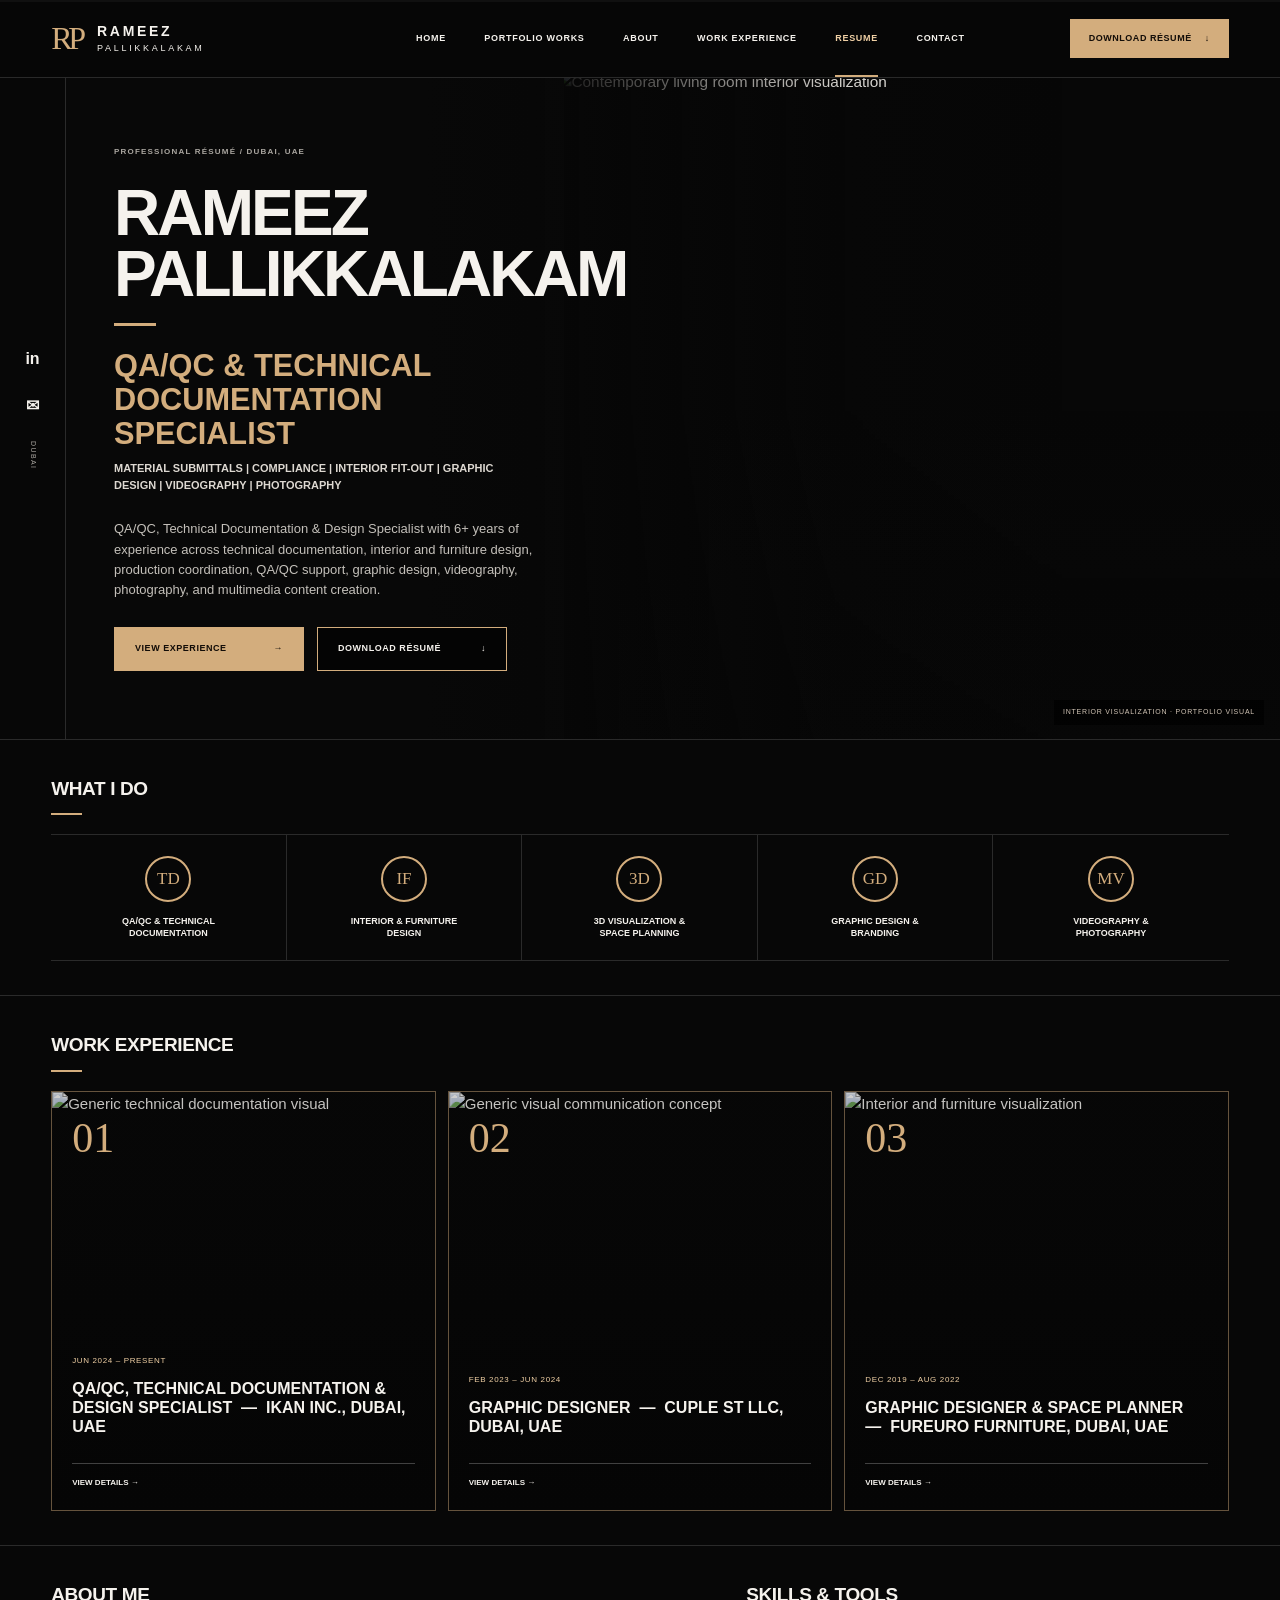
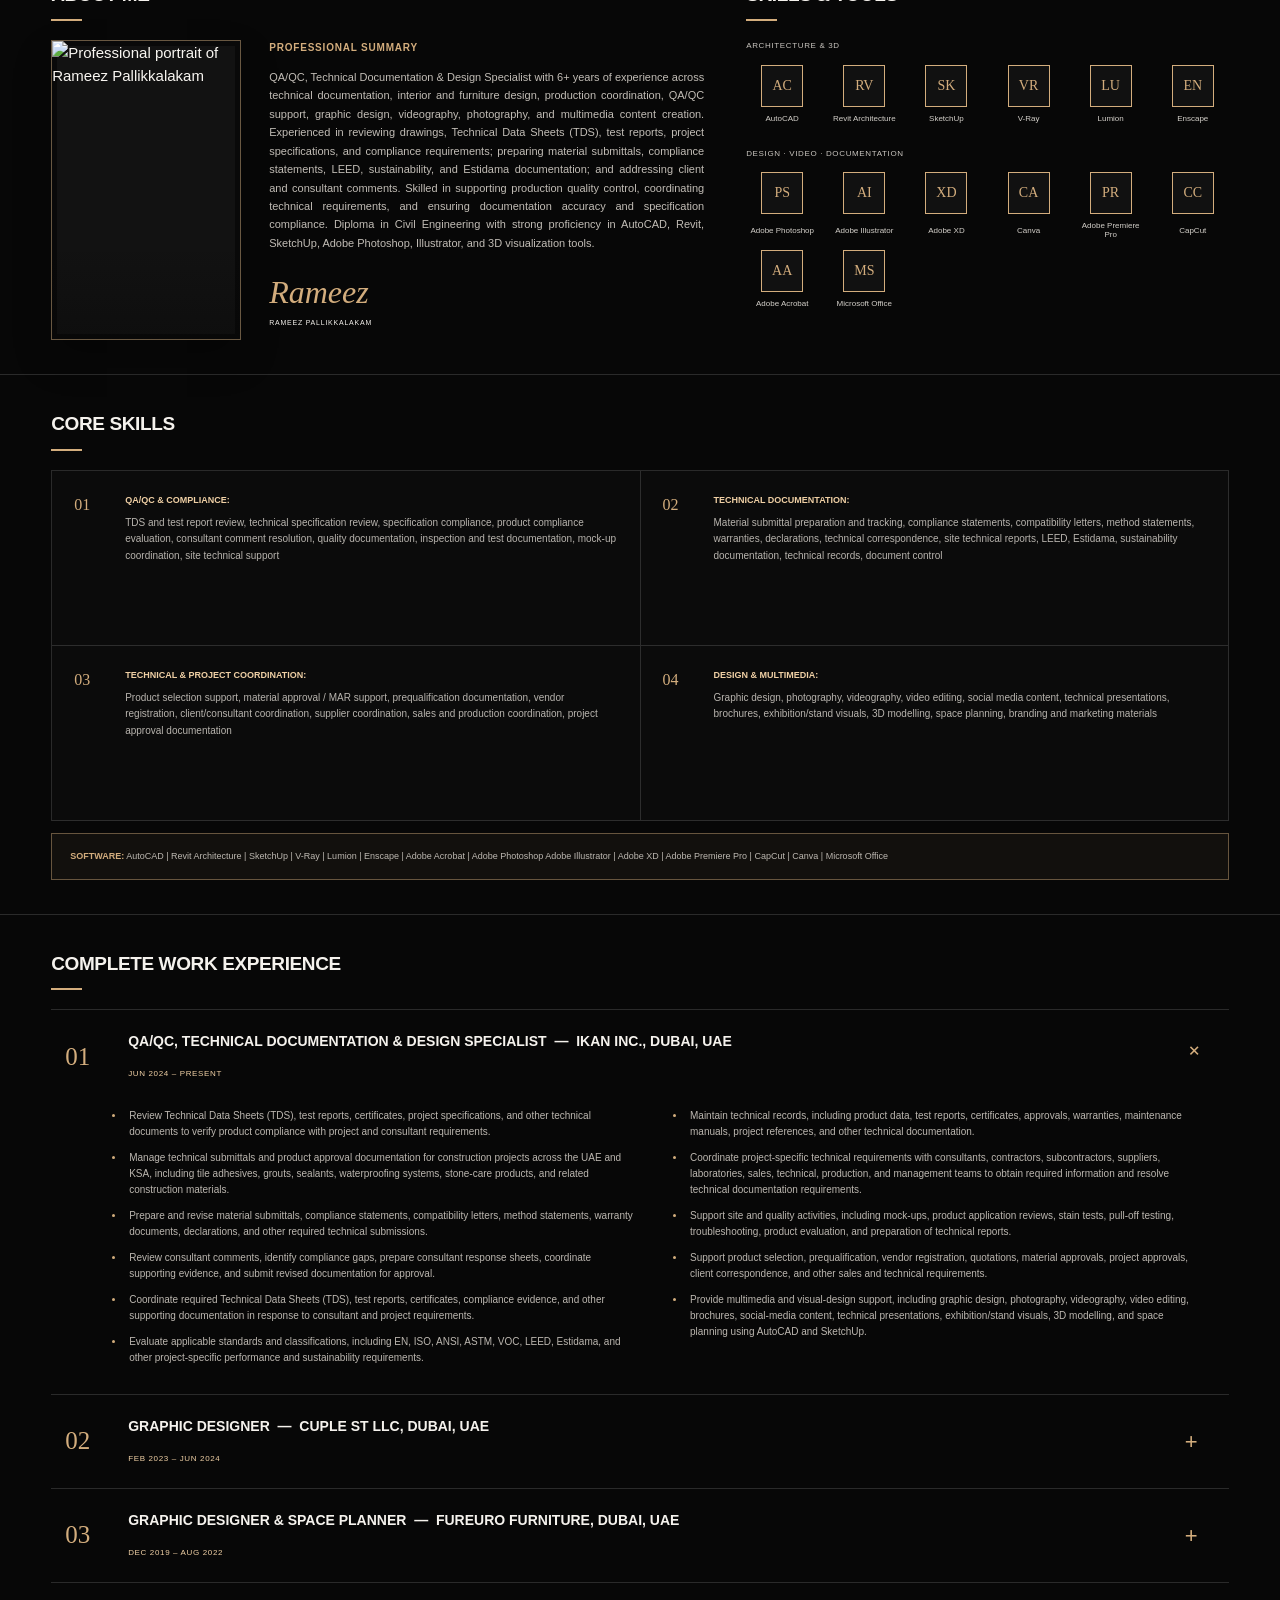
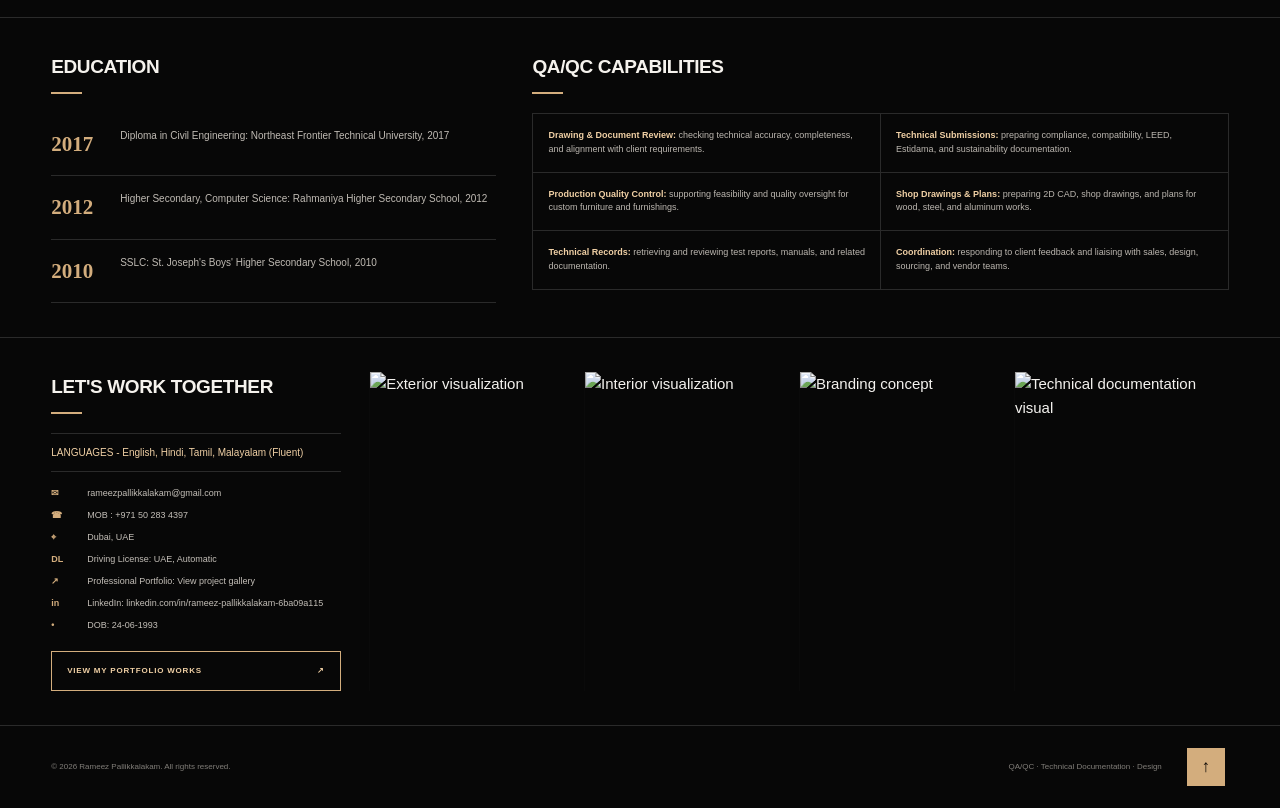
==== resume.html @ 5caa70b6 "Publish new portfolio pages" ====
<!doctype html>
<html lang="en">
<head>
  <meta charset="utf-8">
  <meta name="viewport" content="width=device-width, initial-scale=1">
  <meta name="theme-color" content="#070707">
  <meta name="description" content="Resume and professional profile of Rameez Pallikkalakam, QA/QC & Technical Documentation Specialist.">
  <title>Resume — Rameez Pallikkalakam</title>
  <link rel="stylesheet" href="resume-sample.css?v=2">
  <script src="resume-motion.js?v=2" defer></script>
</head>
<body>
  <div class="reading-progress" aria-hidden="true"><span></span></div>

  <header class="site-header">
    <a class="logo" href="index.html" aria-label="Rameez Pallikkalakam home">
      <span class="logo-mark">RP</span>
      <span class="logo-name"><strong>Rameez</strong><small>Pallikkalakam</small></span>
    </a>
    <button class="menu-toggle" type="button" aria-expanded="false" aria-controls="main-nav" data-menu-toggle>Menu <i></i></button>
    <nav id="main-nav" data-nav>
      <a href="index.html">Home</a>
      <a href="work.html">Portfolio Works</a>
      <a href="#about">About</a>
      <a href="#experience">Work Experience</a>
      <a class="active" href="#resume-details">Resume</a>
      <a href="#contact">Contact</a>
    </nav>
    <a class="header-cta" href="Rameez_Pallikkalakam_Resume.docx" download>Download résumé <span>↓</span></a>
  </header>

  <main id="main">
    <section class="hero" id="home">
      <aside class="social-rail" aria-label="Contact links">
        <a href="https://linkedin.com/in/rameez-pallikkalakam-6ba09a115" aria-label="LinkedIn">in</a>
        <a href="mailto:rameezpallikkalakam@gmail.com" aria-label="Email">✉</a>
        <span>Dubai</span>
      </aside>

      <div class="hero-copy hero-animate">
        <p class="eyebrow">Professional résumé / Dubai, UAE</p>
        <h1>Rameez<br>Pallikkalakam</h1>
        <span class="gold-line"></span>
        <h2>QA/QC &amp; Technical<br>Documentation Specialist</h2>
        <p class="hero-specialisms">Material Submittals | Compliance | Interior Fit-Out | Graphic Design | Videography | Photography</p>
        <p class="hero-summary">QA/QC, Technical Documentation &amp; Design Specialist with 6+ years of experience across technical documentation, interior and furniture design, production coordination, QA/QC support, graphic design, videography, photography, and multimedia content creation.</p>
        <div class="hero-actions">
          <a class="button button-gold" href="#experience">View experience <span>→</span></a>
          <a class="button button-outline" href="Rameez_Pallikkalakam_Resume.docx" download>Download résumé <span>↓</span></a>
        </div>
      </div>

      <div class="hero-image hero-animate" aria-label="Contemporary interior visualization">
        <img src="assets/hero-interior.png" alt="Contemporary living room interior visualization">
        <span>Interior visualization · Portfolio visual</span>
      </div>
    </section>

    <section class="section what-i-do" aria-labelledby="services-title">
      <header class="section-heading reveal"><h2 id="services-title">What I Do</h2><span></span></header>
      <div class="service-grid">
        <article class="service reveal"><i>TD</i><h3>QA/QC &amp; Technical<br>Documentation</h3></article>
        <article class="service reveal"><i>IF</i><h3>Interior &amp; Furniture<br>Design</h3></article>
        <article class="service reveal"><i>3D</i><h3>3D Visualization &amp;<br>Space Planning</h3></article>
        <article class="service reveal"><i>GD</i><h3>Graphic Design &amp;<br>Branding</h3></article>
        <article class="service reveal"><i>MV</i><h3>Videography &amp;<br>Photography</h3></article>
      </div>
    </section>

    <section class="section experience-cards" id="experience" aria-labelledby="experience-cards-title">
      <header class="section-heading reveal"><h2 id="experience-cards-title">WORK EXPERIENCE</h2><span></span></header>
      <div class="work-card-grid">
        <a class="work-card reveal" href="#ikan-role">
          <img src="assets/technical-submittal.png" alt="Generic technical documentation visual">
          <span class="work-no">01</span>
          <div><small>Jun 2024 – Present</small><h3>QA/QC, Technical Documentation &amp; Design Specialist&nbsp; — &nbsp;Ikan Inc., Dubai, UAE</h3><b>View details →</b></div>
        </a>
        <a class="work-card reveal" href="#cuple-role">
          <img src="assets/branding-serein.png" alt="Generic visual communication concept">
          <span class="work-no">02</span>
          <div><small>Feb 2023 – Jun 2024</small><h3>Graphic Designer&nbsp; — &nbsp;Cuple ST LLC, Dubai, UAE</h3><b>View details →</b></div>
        </a>
        <a class="work-card reveal" href="#fureuro-role">
          <img src="assets/hero-interior.png" alt="Interior and furniture visualization">
          <span class="work-no">03</span>
          <div><small>Dec 2019 – Aug 2022</small><h3>Graphic Designer &amp; Space Planner&nbsp; — &nbsp;FurEuro Furniture, Dubai, UAE</h3><b>View details →</b></div>
        </a>
      </div>
    </section>

    <section class="section about-tools" id="about">
      <div class="about-block reveal">
        <header class="section-heading"><h2>About Me</h2><span></span></header>
        <div class="about-inner">
          <div class="portrait-frame">
            <img src="assets/rameez-profile.png" alt="Professional portrait of Rameez Pallikkalakam">
          </div>
          <div>
            <h3>PROFESSIONAL SUMMARY</h3>
            <p>QA/QC, Technical Documentation &amp; Design Specialist with 6+ years of experience across technical documentation, interior and furniture design, production coordination, QA/QC support, graphic design, videography, photography, and multimedia content creation. Experienced in reviewing drawings, Technical Data Sheets (TDS), test reports, project specifications, and compliance requirements; preparing material submittals, compliance statements, LEED, sustainability, and Estidama documentation; and addressing client and consultant comments. Skilled in supporting production quality control, coordinating technical requirements, and ensuring documentation accuracy and specification compliance. Diploma in Civil Engineering with strong proficiency in AutoCAD, Revit, SketchUp, Adobe Photoshop, Illustrator, and 3D visualization tools.</p>
            <span class="signature">Rameez</span>
            <small>RAMEEZ PALLIKKALAKAM</small>
          </div>
        </div>
      </div>

      <div class="tools-block reveal">
        <header class="section-heading"><h2>Skills &amp; Tools</h2><span></span></header>
        <p class="tool-category">Architecture &amp; 3D</p>
        <div class="tool-grid">
          <span><i>AC</i>AutoCAD</span><span><i>RV</i>Revit Architecture</span><span><i>SK</i>SketchUp</span><span><i>VR</i>V-Ray</span><span><i>LU</i>Lumion</span><span><i>EN</i>Enscape</span>
        </div>
        <p class="tool-category">Design · Video · Documentation</p>
        <div class="tool-grid">
          <span><i>PS</i>Adobe Photoshop</span><span><i>AI</i>Adobe Illustrator</span><span><i>XD</i>Adobe XD</span><span><i>CA</i>Canva</span><span><i>PR</i>Adobe Premiere Pro</span><span><i>CC</i>CapCut</span><span><i>AA</i>Adobe Acrobat</span><span><i>MS</i>Microsoft Office</span>
        </div>
      </div>
    </section>

    <section class="section core-skills" aria-labelledby="core-skills-title">
      <header class="section-heading reveal"><h2 id="core-skills-title">CORE SKILLS</h2><span></span></header>
      <div class="skill-card-grid">
        <article class="skill-card reveal"><span>01</span><p><strong>QA/QC &amp; COMPLIANCE:</strong> TDS and test report review, technical specification review, specification compliance, product compliance evaluation, consultant comment resolution, quality documentation, inspection and test documentation, mock-up coordination, site technical support</p></article>
        <article class="skill-card reveal"><span>02</span><p><strong>TECHNICAL DOCUMENTATION:</strong> Material submittal preparation and tracking, compliance statements, compatibility letters, method statements, warranties, declarations, technical correspondence, site technical reports, LEED, Estidama, sustainability documentation, technical records, document control</p></article>
        <article class="skill-card reveal"><span>03</span><p><strong>TECHNICAL &amp; PROJECT COORDINATION:</strong> Product selection support, material approval / MAR support, prequalification documentation, vendor registration, client/consultant coordination, supplier coordination, sales and production coordination, project approval documentation</p></article>
        <article class="skill-card reveal"><span>04</span><p><strong>DESIGN &amp; MULTIMEDIA:</strong> Graphic design, photography, videography, video editing, social media content, technical presentations, brochures, exhibition/stand visuals, 3D modelling, space planning, branding and marketing materials</p></article>
      </div>
      <p class="software-source reveal"><strong>SOFTWARE:</strong> AutoCAD | Revit Architecture | SketchUp | V-Ray | Lumion | Enscape | Adobe Acrobat | Adobe Photoshop Adobe Illustrator | Adobe XD | Adobe Premiere Pro | CapCut | Canva | Microsoft Office</p>
    </section>

    <section class="section resume-details" id="resume-details" aria-labelledby="resume-details-title">
      <header class="section-heading reveal"><h2 id="resume-details-title">Complete Work Experience</h2><span></span></header>
      <div class="job-accordions">
        <details class="job-accordion reveal" id="ikan-role" open>
          <summary><span>01</span><div><h3>QA/QC, Technical Documentation &amp; Design Specialist&nbsp; — &nbsp;Ikan Inc., Dubai, UAE</h3><time>Jun 2024 – Present</time></div><b>+</b></summary>
          <ul>
            <li>Review Technical Data Sheets (TDS), test reports, certificates, project specifications, and other technical documents to verify product compliance with project and consultant requirements.</li>
            <li>Manage technical submittals and product approval documentation for construction projects across the UAE and KSA, including tile adhesives, grouts, sealants, waterproofing systems, stone-care products, and related construction materials.</li>
            <li>Prepare and revise material submittals, compliance statements, compatibility letters, method statements, warranty documents, declarations, and other required technical submissions.</li>
            <li>Review consultant comments, identify compliance gaps, prepare consultant response sheets, coordinate supporting evidence, and submit revised documentation for approval.</li>
            <li>Coordinate required Technical Data Sheets (TDS), test reports, certificates, compliance evidence, and other supporting documentation in response to consultant and project requirements.</li>
            <li>Evaluate applicable standards and classifications, including EN, ISO, ANSI, ASTM, VOC, LEED, Estidama, and other project-specific performance and sustainability requirements.</li>
            <li>Maintain technical records, including product data, test reports, certificates, approvals, warranties, maintenance manuals, project references, and other technical documentation.</li>
            <li>Coordinate project-specific technical requirements with consultants, contractors, subcontractors, suppliers, laboratories, sales, technical, production, and management teams to obtain required information and resolve technical documentation requirements.</li>
            <li>Support site and quality activities, including mock-ups, product application reviews, stain tests, pull-off testing, troubleshooting, product evaluation, and preparation of technical reports.</li>
            <li>Support product selection, prequalification, vendor registration, quotations, material approvals, project approvals, client correspondence, and other sales and technical requirements.</li>
            <li>Provide multimedia and visual-design support, including graphic design, photography, videography, video editing, brochures, social-media content, technical presentations, exhibition/stand visuals, 3D modelling, and space planning using AutoCAD and SketchUp.</li>
          </ul>
        </details>

        <details class="job-accordion reveal" id="cuple-role">
          <summary><span>02</span><div><h3>Graphic Designer&nbsp; — &nbsp;Cuple ST LLC, Dubai, UAE</h3><time>Feb 2023 – Jun 2024</time></div><b>+</b></summary>
          <ul>
            <li>Managed social media content and created engaging visual assets for a women’s fashion brand, aligning designs with seasonal trends and marketing campaigns.</li>
            <li>Designed in-store displays, coordinated product photoshoots, and produced promotional videos and digital content for social media campaigns.</li>
            <li>Developed brand identities, packaging designs, advertisements, and marketing materials while maintaining consistency across print and digital platforms.</li>
            <li>Collaborated with internal teams and external vendors to execute creative projects, maintain brand guidelines, and ensure high-quality visual communication.</li>
          </ul>
        </details>

        <details class="job-accordion reveal" id="fureuro-role">
          <summary><span>03</span><div><h3>Graphic Designer &amp; Space Planner&nbsp; — &nbsp;FurEuro Furniture, Dubai, UAE</h3><time>Dec 2019 – Aug 2022</time></div><b>+</b></summary>
          <ul>
            <li>Produced accurate 2D CAD drawings for wooden, steel, and aluminum works, including custom wardrobes, doors, furniture, and other carpentry elements.</li>
            <li>Prepared detailed shop drawings, space plans, and architectural layouts in line with project requirements and client specifications.</li>
            <li>Developed design concepts, presentations, and marketing materials that balanced aesthetics, functionality, and brand identity.</li>
            <li>Coordinated with sourcing, production, and vendor teams throughout the product lifecycle, supporting material selection, feasibility, quality control, and final delivery.</li>
            <li>Designed high-quality custom furniture and furnishing solutions for interior and exterior spaces, with a focus on luxury, innovation, efficient space utilization, and functionality.</li>
            <li>Conducted drawing, material, production, and quality reviews for custom furniture and joinery works, coordinating revisions with production teams and vendors before final delivery.</li>
          </ul>
        </details>
      </div>
    </section>

    <section class="section education-capabilities">
      <div class="education-block reveal">
        <header class="section-heading"><h2>EDUCATION</h2><span></span></header>
        <article><b>2017</b><p>Diploma in Civil Engineering: Northeast Frontier Technical University, 2017</p></article>
        <article><b>2012</b><p>Higher Secondary, Computer Science: Rahmaniya Higher Secondary School, 2012</p></article>
        <article><b>2010</b><p>SSLC: St. Joseph's Boys' Higher Secondary School, 2010</p></article>
      </div>
      <div class="capability-block reveal">
        <header class="section-heading"><h2>QA/QC CAPABILITIES</h2><span></span></header>
        <div>
          <p><strong>Drawing &amp; Document Review:</strong> checking technical accuracy, completeness, and alignment with client requirements.</p>
          <p><strong>Technical Submissions:</strong> preparing compliance, compatibility, LEED, Estidama, and sustainability documentation.</p>
          <p><strong>Production Quality Control:</strong> supporting feasibility and quality oversight for custom furniture and furnishings.</p>
          <p><strong>Shop Drawings &amp; Plans:</strong> preparing 2D CAD, shop drawings, and plans for wood, steel, and aluminum works.</p>
          <p><strong>Technical Records:</strong> retrieving and reviewing test reports, manuals, and related documentation.</p>
          <p><strong>Coordination:</strong> responding to client feedback and liaising with sales, design, sourcing, and vendor teams.</p>
        </div>
      </div>
    </section>

    <section class="section contact" id="contact">
      <div class="contact-copy reveal">
        <header class="section-heading"><h2>Let's Work Together</h2><span></span></header>
        <p>LANGUAGES - English, Hindi, Tamil, Malayalam (Fluent)</p>
        <ul>
          <li><span>✉</span><a href="mailto:rameezpallikkalakam@gmail.com">rameezpallikkalakam@gmail.com</a></li>
          <li><span>☎</span><a href="tel:+971502834397">MOB : +971 50 283 4397</a></li>
          <li><span>⌖</span>Dubai, UAE</li>
          <li><span>DL</span>Driving License: UAE, Automatic</li>
          <li><span>↗</span><a href="work.html">Professional Portfolio: View project gallery</a></li>
          <li><span>in</span><a href="https://linkedin.com/in/rameez-pallikkalakam-6ba09a115">LinkedIn: linkedin.com/in/rameez-pallikkalakam-6ba09a115</a></li>
          <li><span>•</span>DOB: 24-06-1993</li>
        </ul>
        <a class="contact-portfolio-link" href="work.html">View My Portfolio Works <span>↗</span></a>
      </div>
      <div class="contact-gallery reveal" aria-label="Portfolio visual gallery">
        <img src="assets/exterior-villa.png" alt="Exterior visualization">
        <img src="assets/hero-interior.png" alt="Interior visualization">
        <img src="assets/branding-serein.png" alt="Branding concept">
        <img src="assets/technical-submittal.png" alt="Technical documentation visual">
      </div>
    </section>
  </main>

  <footer class="site-footer">
    <p>© <span data-year></span> Rameez Pallikkalakam. All rights reserved.</p>
    <p>QA/QC · Technical Documentation · Design</p>
    <a href="#main" aria-label="Back to top">↑</a>
  </footer>
</body>
</html>
---- resume-sample.css ----
:root {
  --bg: #070707;
  --panel: #0d0d0d;
  --panel-2: #141210;
  --gold: #d3ad7d;
  --gold-2: #f0d0a5;
  --white: #f5f2ed;
  --muted: #aaa6a0;
  --line: rgba(255,255,255,.14);
  --serif: Georgia, "Times New Roman", serif;
  --sans: "Segoe UI", Arial, sans-serif;
  --max: 1460px;
  --pad: clamp(22px,4vw,62px);
  --header: 78px;
}

* { box-sizing: border-box; }
html { scroll-behavior: smooth; scroll-padding-top: calc(var(--header) + 12px); }
body { margin: 0; overflow-x: hidden; background: var(--bg); color: var(--white); font-family: var(--sans); font-size: 15px; line-height: 1.55; }
body.menu-open { overflow: hidden; }
a { color: inherit; }
img { display: block; max-width: 100%; }
h1,h2,h3,p { margin-top: 0; }
button { color: inherit; font: inherit; }
::selection { background: var(--gold); color: #090705; }

.reading-progress { position: fixed; z-index: 1000; inset: 0 0 auto; height: 2px; background: rgba(255,255,255,.04); }
.reading-progress span { width: 100%; height: 100%; display: block; background: var(--gold); transform: scaleX(0); transform-origin: left; }

.site-header { position: sticky; z-index: 100; top: 0; height: var(--header); display: grid; grid-template-columns: 260px 1fr auto; align-items: center; gap: 24px; padding: 0 var(--pad); border-bottom: 1px solid var(--line); background: rgba(7,7,7,.97); backdrop-filter: blur(14px); }
.logo { display: inline-flex; align-items: center; gap: 15px; text-decoration: none; }
.logo-mark { color: var(--gold); font-family: var(--serif); font-size: 32px; letter-spacing: -.13em; }
.logo-name { display: grid; line-height: 1; text-transform: uppercase; letter-spacing: .18em; }
.logo-name strong { font-size: 14px; }.logo-name small { margin-top: 6px; font-size: 9px; }
.site-header nav { height: 100%; display: flex; justify-content: center; align-items: center; gap: clamp(24px,3vw,54px); }
.site-header nav a { position: relative; height: 100%; display: inline-flex; align-items: center; text-decoration: none; text-transform: uppercase; font-size: 9px; font-weight: 700; letter-spacing: .08em; }
.site-header nav a::after { content: ""; position: absolute; left: 0; right: 100%; bottom: 0; height: 2px; background: var(--gold); transition: right .25s; }
.site-header nav a:hover::after,.site-header nav a.active::after { right: 0; }
.site-header nav a.active { color: var(--gold-2); }
.header-cta { padding: 12px 18px; border: 1px solid var(--gold); background: var(--gold); color: #130d08; text-decoration: none; text-transform: uppercase; font-size: 9px; font-weight: 800; letter-spacing: .06em; }
.header-cta span { margin-left: 10px; }
.menu-toggle { display: none; border: 0; background: transparent; text-transform: uppercase; font-size: 9px; letter-spacing: .1em; }

.hero { position: relative; min-height: 620px; display: grid; grid-template-columns: 66px minmax(430px,.82fr) 1.18fr; border-bottom: 1px solid var(--line); }
.social-rail { display: flex; flex-direction: column; align-items: center; justify-content: center; gap: 22px; border-right: 1px solid var(--line); }
.social-rail a { text-decoration: none; font-size: 16px; font-weight: 800; }.social-rail span { color: var(--muted); font-size: 7px; letter-spacing: .2em; text-transform: uppercase; writing-mode: vertical-rl; }
.hero-copy { position: relative; z-index: 2; display: flex; flex-direction: column; justify-content: center; padding: 68px 26px 68px 48px; background: linear-gradient(90deg,#080808 0%,#080808 72%,rgba(8,8,8,.84) 100%); }
.eyebrow { margin-bottom: 25px; color: var(--muted); font-size: 8px; font-weight: 700; letter-spacing: .15em; text-transform: uppercase; }
.hero h1 { margin-bottom: 18px; font-size: clamp(48px,5vw,79px); line-height: .95; letter-spacing: -.045em; text-transform: uppercase; }
.gold-line { width: 42px; height: 3px; margin-bottom: 23px; background: var(--gold); }
.hero h2 { margin-bottom: 10px; color: var(--gold); font-size: clamp(22px,2.4vw,35px); font-weight: 600; line-height: 1.1; text-transform: uppercase; }
.hero-specialisms { max-width: 690px; margin-bottom: 25px; color: #ddd8d1; font-size: 11px; font-weight: 600; text-transform: uppercase; }
.hero-summary { max-width: 610px; margin-bottom: 27px; color: #c4c0ba; font-size: 13px; }
.hero-actions { display: flex; flex-wrap: wrap; gap: 13px; }
.button { min-width: 190px; display: inline-flex; justify-content: space-between; align-items: center; padding: 14px 20px; border: 1px solid var(--gold); text-decoration: none; text-transform: uppercase; font-size: 9px; font-weight: 800; letter-spacing: .06em; transition: transform .25s,background .25s,color .25s; }
.button:hover { transform: translateY(-2px); }.button-gold { background: var(--gold); color: #120c07; }.button-outline { background: rgba(0,0,0,.45); }
.hero-image { position: relative; overflow: hidden; min-width: 0; }
.hero-image::after { content: ""; position: absolute; inset: 0; background: linear-gradient(90deg,rgba(7,7,7,.9) 0%,rgba(7,7,7,.15) 38%,transparent 70%),linear-gradient(0deg,rgba(7,7,7,.28),transparent 50%); }
.hero-image img { width: 100%; height: 100%; object-fit: cover; }
.hero-image > span { position: absolute; z-index: 2; right: 16px; bottom: 14px; padding: 7px 9px; background: rgba(0,0,0,.72); color: #d3c6b7; font-size: 7px; letter-spacing: .11em; text-transform: uppercase; }

.section { max-width: var(--max); margin: 0 auto; padding: 34px var(--pad); border-bottom: 1px solid var(--line); }
.section-heading { margin-bottom: 19px; }
.section-heading h2 { margin-bottom: 10px; font-size: 19px; font-weight: 700; letter-spacing: -.02em; text-transform: uppercase; }
.section-heading > span { display: block; width: 31px; height: 2px; background: var(--gold); }
.service-grid { display: grid; grid-template-columns: repeat(5,1fr); border-top: 1px solid var(--line); border-bottom: 1px solid var(--line); }
.service { min-height: 125px; display: grid; place-items: center; align-content: center; padding: 18px 13px; border-right: 1px solid var(--line); text-align: center; }
.service:last-child { border-right: 0; }
.service i { width: 46px; height: 46px; display: grid; place-items: center; margin-bottom: 13px; border: 2px solid var(--gold); border-radius: 50%; color: var(--gold); font-family: var(--serif); font-size: 17px; font-style: normal; }
.service h3 { margin: 0; font-size: 9px; line-height: 1.35; text-transform: uppercase; }

.work-card-grid { display: grid; grid-template-columns: repeat(3,1fr); gap: 12px; }
.work-card { position: relative; min-height: 420px; overflow: hidden; border: 1px solid rgba(211,173,125,.46); text-decoration: none; }
.work-card::after { content: ""; position: absolute; inset: 0; background: linear-gradient(0deg,rgba(5,5,5,.98) 0%,rgba(5,5,5,.54) 45%,rgba(5,5,5,.2) 75%); }
.work-card img { width: 100%; height: 100%; object-fit: cover; filter: saturate(.65); transition: transform .55s,filter .35s; }
.work-card:hover img { transform: scale(1.045); filter: saturate(.95); }
.work-no { position: absolute; z-index: 2; left: 20px; top: 14px; color: var(--gold); font-family: var(--serif); font-size: 42px; }
.work-card > div { position: absolute; z-index: 2; inset: auto 20px 20px; }
.work-card small { color: var(--gold-2); font-size: 8px; letter-spacing: .08em; text-transform: uppercase; }
.work-card h3 { margin: 10px 0 27px; font-size: 16px; line-height: 1.2; text-transform: uppercase; }
.work-card b { display: flex; justify-content: space-between; padding-top: 13px; border-top: 1px solid rgba(255,255,255,.24); font-size: 8px; text-transform: uppercase; }

.about-tools { display: grid; grid-template-columns: minmax(0,1.15fr) minmax(420px,.85fr); gap: 42px; align-items: start; }
.about-block,.tools-block { min-width: 0; }
.about-inner { display: grid; grid-template-columns: 190px minmax(0,1fr); gap: 28px; align-items: start; }
.portrait-frame { position: relative; min-height: 300px; overflow: hidden; border: 1px solid rgba(211,173,125,.45); background: #121212; box-shadow: inset 0 0 0 5px #090909,0 18px 36px rgba(0,0,0,.24); }
.portrait-frame::after { content: ""; position: absolute; inset: 0; pointer-events: none; background: linear-gradient(180deg,transparent 68%,rgba(6,6,6,.32)); }
.portrait-frame img { width: 100%; height: 100%; display: block; object-fit: cover; object-position: 50% 36%; filter: contrast(1.03) saturate(.88); }
.about-inner > div:last-child { min-width: 0; display: flex; flex-direction: column; align-items: flex-start; }
.about-inner h3 { margin: 0 0 12px; color: var(--gold); font-size: 10px; letter-spacing: .08em; }
.about-inner p { margin: 0; color: #c2bdb6; font-size: 11px; line-height: 1.68; text-align: justify; text-align-last: left; text-justify: inter-word; hyphens: auto; }
.signature { display: block; margin-top: 16px; color: var(--gold); font-family: var(--serif); font-size: 32px; font-style: italic; }.about-inner div > small { font-size: 7px; letter-spacing: .11em; }
.tool-category { margin: 0 0 12px; color: #c9c5bf; font-size: 8px; letter-spacing: .08em; text-transform: uppercase; }
.tool-grid { display: grid; grid-template-columns: repeat(6,1fr); gap: 10px; margin-bottom: 25px; }
.tool-grid span { display: grid; justify-items: center; gap: 7px; color: #d4d0ca; text-align: center; font-size: 8px; line-height: 1.15; }
.tool-grid i { width: 42px; height: 42px; display: grid; place-items: center; border: 1px solid var(--gold); color: var(--gold); background: #111; font-family: var(--serif); font-size: 14px; font-style: normal; }

.skill-card-grid { display: grid; grid-template-columns: repeat(2,1fr); border-top: 1px solid var(--line); border-left: 1px solid var(--line); }
.skill-card { min-height: 175px; display: grid; grid-template-columns: 35px 1fr; gap: 16px; padding: 22px; border-right: 1px solid var(--line); border-bottom: 1px solid var(--line); background: #0b0b0b; }
.skill-card > span { color: var(--gold); font-family: var(--serif); font-size: 16px; }.skill-card p { margin: 0; color: #b8b4ae; font-size: 10px; line-height: 1.62; }.skill-card strong { display: block; margin-bottom: 8px; color: var(--gold-2); font-size: 9px; }
.software-source { margin: 12px 0 0; padding: 15px 18px; border: 1px solid rgba(211,173,125,.44); background: rgba(211,173,125,.05); color: #bdb8b1; font-size: 9px; line-height: 1.7; }.software-source strong { color: var(--gold); }

.job-accordions { border-top: 1px solid var(--line); }
.job-accordion { border-bottom: 1px solid var(--line); }
.job-accordion summary { display: grid; grid-template-columns: 45px 1fr 30px; gap: 18px; align-items: center; padding: 21px 14px; cursor: pointer; list-style: none; }
.job-accordion summary::-webkit-details-marker { display: none; }
.job-accordion summary > span { color: var(--gold); font-family: var(--serif); font-size: 25px; }
.job-accordion h3 { margin: 0 0 6px; font-size: 14px; text-transform: uppercase; }.job-accordion time { color: var(--gold-2); font-size: 8px; letter-spacing: .08em; text-transform: uppercase; }
.job-accordion summary > b { color: var(--gold); font-size: 22px; font-weight: 300; transition: transform .25s; }.job-accordion[open] summary > b { transform: rotate(45deg); }
.job-accordion ul { columns: 2; column-gap: 48px; margin: 0; padding: 5px 30px 28px 74px; }
.job-accordion li { break-inside: avoid; margin-bottom: 10px; padding-left: 4px; color: #bcb7b0; font-size: 10px; line-height: 1.6; }.job-accordion li::marker { color: var(--gold); }

.education-capabilities { display: grid; grid-template-columns: .78fr 1.22fr; gap: 36px; }
.education-block article { display: grid; grid-template-columns: 55px 1fr; gap: 14px; padding: 15px 0; border-bottom: 1px solid var(--line); }.education-block b { color: var(--gold); font-family: var(--serif); font-size: 21px; }.education-block p { margin: 0; color: #c0bbb4; font-size: 10px; }
.capability-block > div { display: grid; grid-template-columns: 1fr 1fr; border-top: 1px solid var(--line); border-left: 1px solid var(--line); }.capability-block p { margin: 0; padding: 15px; border-right: 1px solid var(--line); border-bottom: 1px solid var(--line); color: #bcb7b0; font-size: 9px; }.capability-block strong { color: var(--gold-2); }

.contact { display: grid; grid-template-columns: 290px 1fr; gap: 28px; }
.contact-copy > p { padding: 11px 0; border-top: 1px solid var(--line); border-bottom: 1px solid var(--line); color: var(--gold-2); font-size: 10px; }
.contact-copy ul { margin: 15px 0 0; padding: 0; list-style: none; }.contact-copy li { display: grid; grid-template-columns: 28px 1fr; gap: 8px; margin-bottom: 8px; color: #c4bfb8; font-size: 9px; overflow-wrap: anywhere; }.contact-copy li > span { color: var(--gold); font-weight: 700; }.contact-copy a { text-decoration: none; }
.contact-copy .contact-portfolio-link { display: flex; justify-content: space-between; align-items: center; margin-top: 18px; padding: 13px 15px; border: 1px solid var(--gold); color: var(--gold-2); font-size: 8px; font-weight: 800; letter-spacing: .1em; text-transform: uppercase; transition: background .25s,color .25s; }
.contact-copy .contact-portfolio-link:hover { background: var(--gold); color: #100b07; }
.contact-gallery { display: grid; grid-template-columns: repeat(4,1fr); min-height: 230px; }.contact-gallery img { width: 100%; height: 100%; object-fit: cover; filter: saturate(.68); border-left: 1px solid #0a0a0a; transition: filter .3s,transform .4s; }.contact-gallery img:hover { filter: saturate(1); transform: scale(1.02); position: relative; z-index: 2; }
.site-footer { max-width: var(--max); display: grid; grid-template-columns: 1fr auto 42px; align-items: center; gap: 25px; margin: 0 auto; padding: 22px var(--pad); color: #817e79; font-size: 8px; }.site-footer p { margin: 0; }.site-footer a { width: 38px; height: 38px; display: grid; place-items: center; background: var(--gold); color: #100b07; text-decoration: none; font-size: 17px; }

/* Motion */
.motion-ready .reveal { opacity: 0; transform: translateY(26px); transition: opacity .65s var(--delay,0ms) ease,transform .7s var(--delay,0ms) cubic-bezier(.2,.72,.2,1); }
.motion-ready .reveal.visible { opacity: 1; transform: none; }
.motion-ready .hero-animate { opacity: 0; transform: translateY(20px); transition: opacity .8s ease,transform .8s cubic-bezier(.2,.72,.2,1); }.motion-ready.page-ready .hero-animate { opacity: 1; transform: none; }.motion-ready .hero-image { transition-delay: .18s; }

@media (max-width: 1100px) {
  .site-header { grid-template-columns: 200px 1fr auto; }.site-header nav { gap: 24px; }.header-cta { padding: 11px; }
  .hero { grid-template-columns: 54px minmax(390px,.9fr) 1.1fr; }.hero-copy { padding-left: 32px; }
  .tool-grid { grid-template-columns: repeat(4,1fr); }
}
@media (max-width: 860px) {
  :root { --header: 70px; }
  .site-header { grid-template-columns: 1fr auto; }.menu-toggle { display: inline-flex; align-items: center; gap: 9px; }.menu-toggle i { width: 18px; height: 1px; background: currentColor; box-shadow: 0 5px currentColor; }
  .site-header nav { position: fixed; inset: var(--header) 0 0; display: none; align-content: start; justify-items: start; padding: 35px var(--pad); background: #080808; }.site-header nav.open { display: grid; }.site-header nav a { height: auto; padding: 10px 0; font-size: 25px; }.header-cta { display: none; }
  .hero { grid-template-columns: 46px 1fr; }.hero-copy { grid-column: 2; grid-row: 1; padding: 60px 30px; }.hero-image { grid-column: 2; min-height: 440px; }.social-rail { grid-row: 1 / 3; }
  .service-grid { grid-template-columns: repeat(2,1fr); }.service:nth-child(2n) { border-right: 0; }.service:last-child { grid-column: 1/-1; border-top: 1px solid var(--line); }
  .work-card-grid { grid-template-columns: 1fr; }.work-card { min-height: 360px; }
  .about-tools,.education-capabilities { grid-template-columns: 1fr; }
  .contact { grid-template-columns: 1fr; }.contact-gallery { min-height: 280px; }
}
@media (max-width: 560px) {
  :root { --pad: 18px; }.logo-name strong { font-size: 12px; }.logo-name small { font-size: 8px; }
  .hero { grid-template-columns: 1fr; }.social-rail { display: none; }.hero-copy,.hero-image { grid-column: 1; }.hero-copy { padding: 52px 20px; }.hero h1 { font-size: 48px; }.hero-image { min-height: 320px; }.button { width: 100%; }
  .section { padding-top: 30px; padding-bottom: 30px; }
  .service-grid,.skill-card-grid { grid-template-columns: 1fr; }.service { border-right: 0; border-bottom: 1px solid var(--line); }.service:last-child { grid-column: auto; }
  .about-inner { grid-template-columns: 1fr; }.portrait-frame { min-height: 360px; }.tool-grid { grid-template-columns: repeat(3,1fr); }
  .job-accordion summary { grid-template-columns: 32px 1fr 20px; gap: 10px; padding-left: 5px; padding-right: 5px; }.job-accordion h3 { font-size: 11px; }.job-accordion ul { columns: 1; padding-left: 39px; padding-right: 8px; }
  .capability-block > div { grid-template-columns: 1fr; }.contact-gallery { grid-template-columns: 1fr 1fr; }.contact-gallery img { min-height: 150px; }
  .site-footer { grid-template-columns: 1fr 38px; }.site-footer p:nth-child(2) { display: none; }
}
@media (prefers-reduced-motion: reduce) { html { scroll-behavior: auto; }.motion-ready .reveal,.motion-ready .hero-animate { opacity: 1; transform: none; transition: none; } }
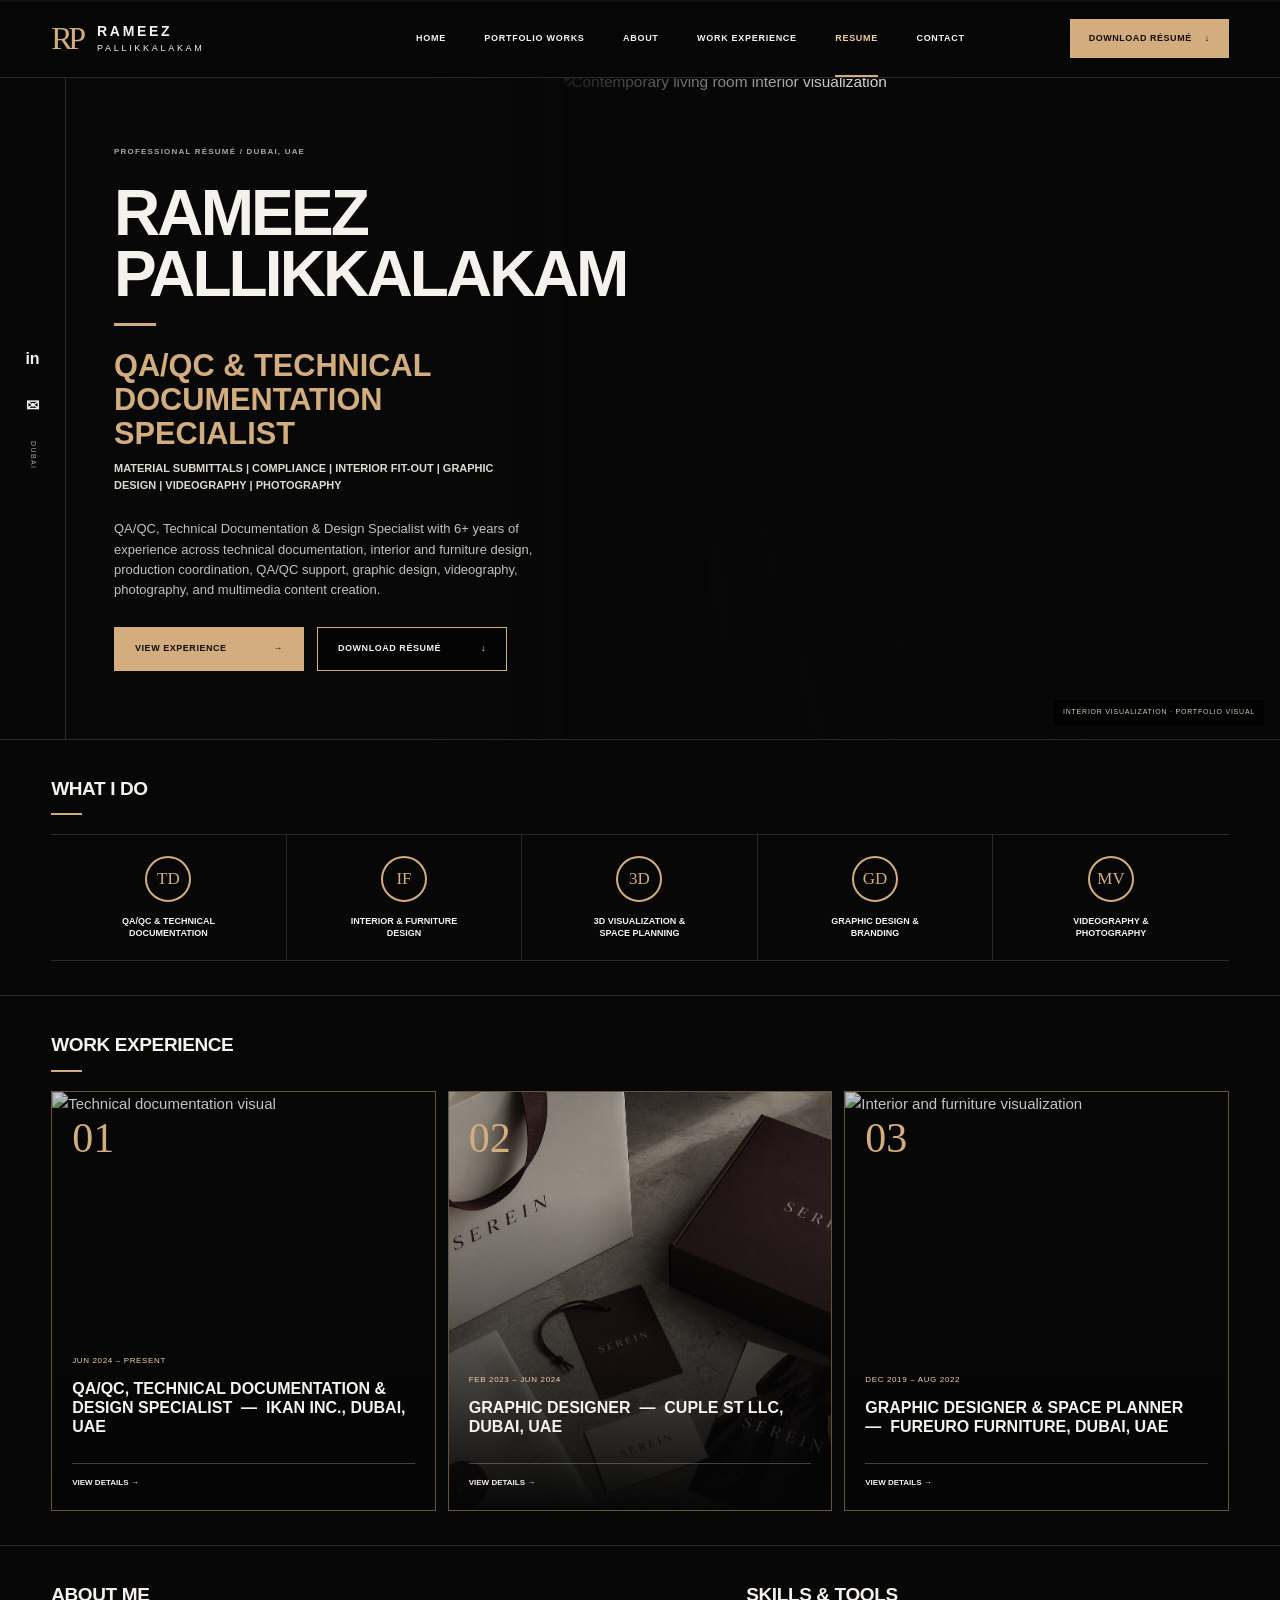
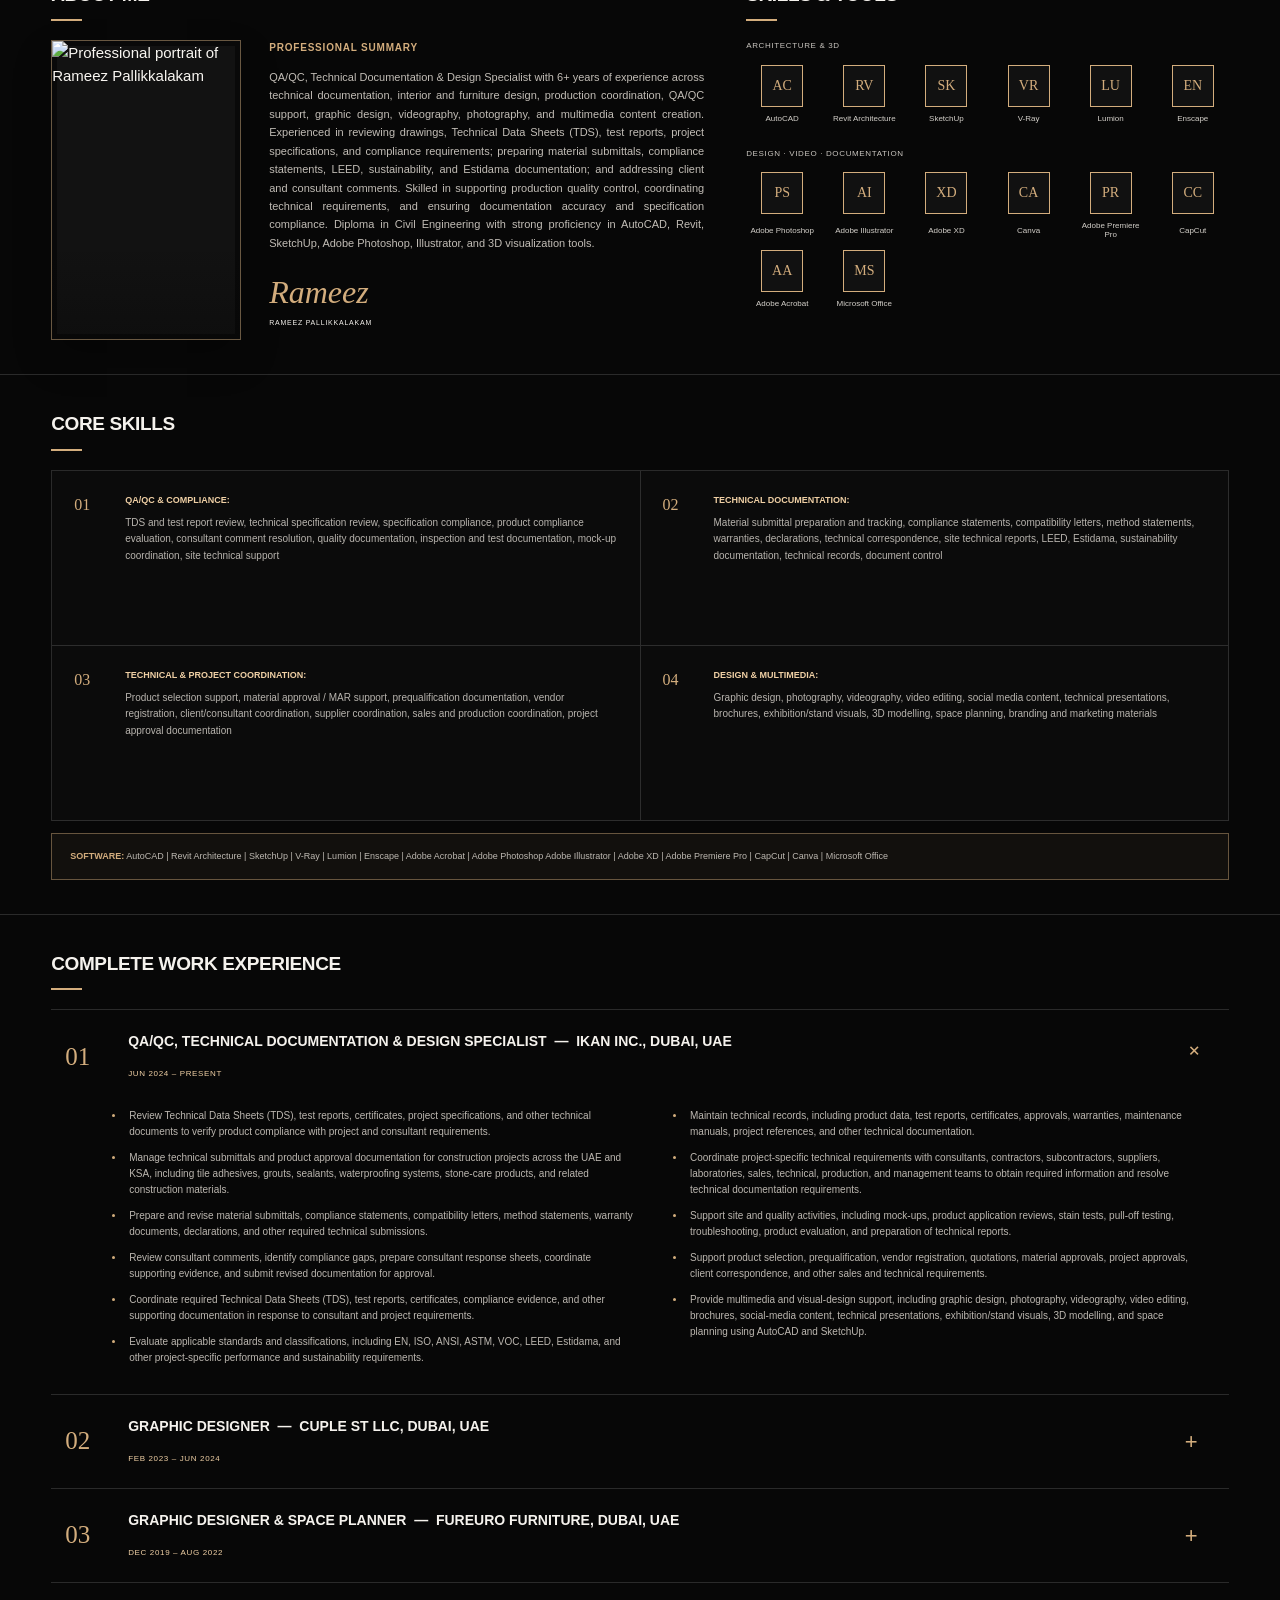
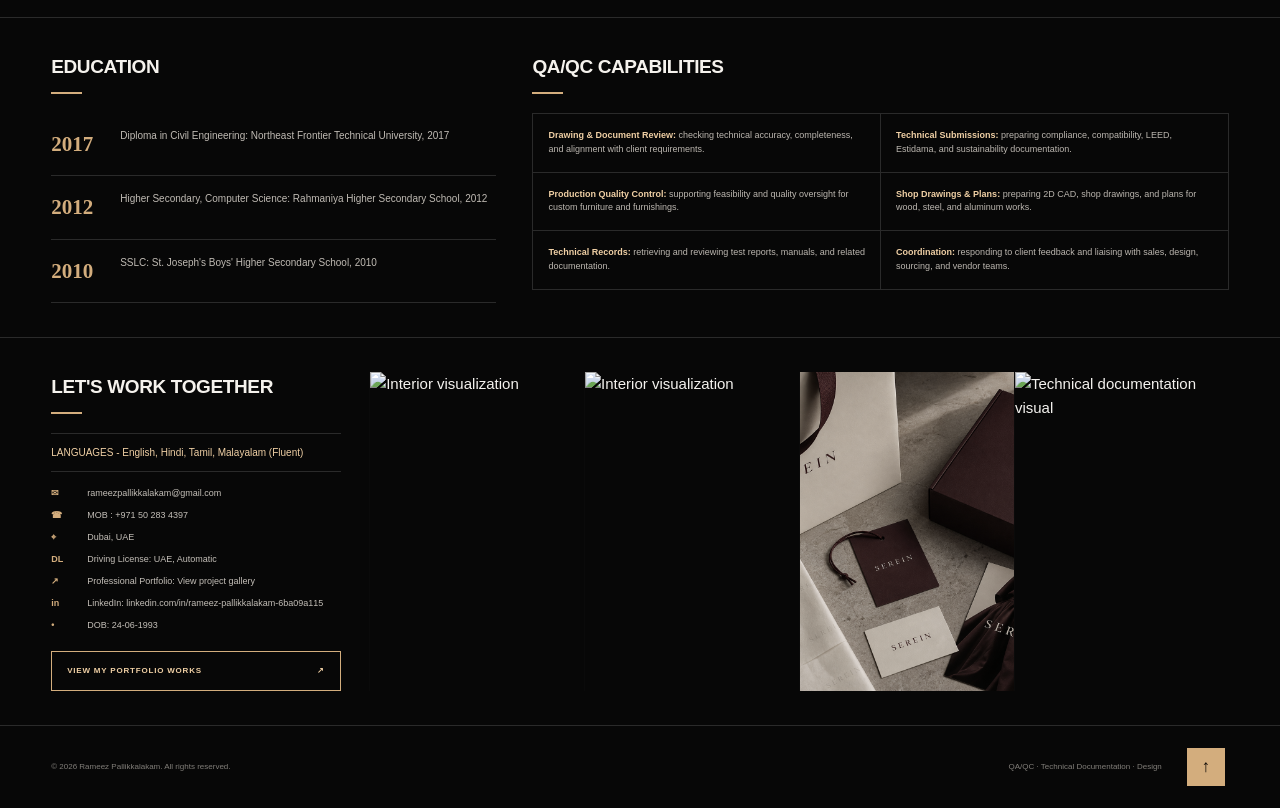
==== commit c31e21d7: "Make public portfolio gallery work" ====
--- a/resume.html
+++ b/resume.html
@@ -51,7 +51,7 @@
       </div>
 
       <div class="hero-image hero-animate" aria-label="Contemporary interior visualization">
-        <img src="assets/hero-interior.png" alt="Contemporary living room interior visualization">
+        <img src="https://custom-images.strikinglycdn.com/res/hrscywv4p/image/upload/c_limit,fl_lossy,h_9000,w_1920,f_auto,q_auto/15915785/863048_433898.jpeg" alt="Contemporary living room interior visualization">
         <span>Interior visualization · Portfolio visual</span>
       </div>
     </section>
@@ -71,7 +71,7 @@
       <header class="section-heading reveal"><h2 id="experience-cards-title">WORK EXPERIENCE</h2><span></span></header>
       <div class="work-card-grid">
         <a class="work-card reveal" href="#ikan-role">
-          <img src="assets/technical-submittal.png" alt="Generic technical documentation visual">
+          <img src="https://custom-images.strikinglycdn.com/res/hrscywv4p/image/upload/c_limit,fl_lossy,h_9000,w_1920,f_auto,q_auto/15915785/959212_24139.jpeg" alt="Technical documentation visual">
           <span class="work-no">01</span>
           <div><small>Jun 2024 – Present</small><h3>QA/QC, Technical Documentation &amp; Design Specialist&nbsp; — &nbsp;Ikan Inc., Dubai, UAE</h3><b>View details →</b></div>
         </a>
@@ -81,7 +81,7 @@
           <div><small>Feb 2023 – Jun 2024</small><h3>Graphic Designer&nbsp; — &nbsp;Cuple ST LLC, Dubai, UAE</h3><b>View details →</b></div>
         </a>
         <a class="work-card reveal" href="#fureuro-role">
-          <img src="assets/hero-interior.png" alt="Interior and furniture visualization">
+          <img src="https://custom-images.strikinglycdn.com/res/hrscywv4p/image/upload/c_limit,fl_lossy,h_9000,w_1920,f_auto,q_auto/15915785/785165_891114.jpeg" alt="Interior and furniture visualization">
           <span class="work-no">03</span>
           <div><small>Dec 2019 – Aug 2022</small><h3>Graphic Designer &amp; Space Planner&nbsp; — &nbsp;FurEuro Furniture, Dubai, UAE</h3><b>View details →</b></div>
         </a>
@@ -208,10 +208,10 @@
         <a class="contact-portfolio-link" href="work.html">View My Portfolio Works <span>↗</span></a>
       </div>
       <div class="contact-gallery reveal" aria-label="Portfolio visual gallery">
-        <img src="assets/exterior-villa.png" alt="Exterior visualization">
-        <img src="assets/hero-interior.png" alt="Interior visualization">
+        <img src="https://custom-images.strikinglycdn.com/res/hrscywv4p/image/upload/c_limit,fl_lossy,h_9000,w_1920,f_auto,q_auto/15915785/50592_619138.jpeg" alt="Interior visualization">
+        <img src="https://custom-images.strikinglycdn.com/res/hrscywv4p/image/upload/c_limit,fl_lossy,h_9000,w_1920,f_auto,q_auto/15915785/679743_504656.jpeg" alt="Interior visualization">
         <img src="assets/branding-serein.png" alt="Branding concept">
-        <img src="assets/technical-submittal.png" alt="Technical documentation visual">
+        <img src="https://custom-images.strikinglycdn.com/res/hrscywv4p/image/upload/c_limit,fl_lossy,h_9000,w_1920,f_auto,q_auto/15915785/335536_772272.jpeg" alt="Technical documentation visual">
       </div>
     </section>
   </main>
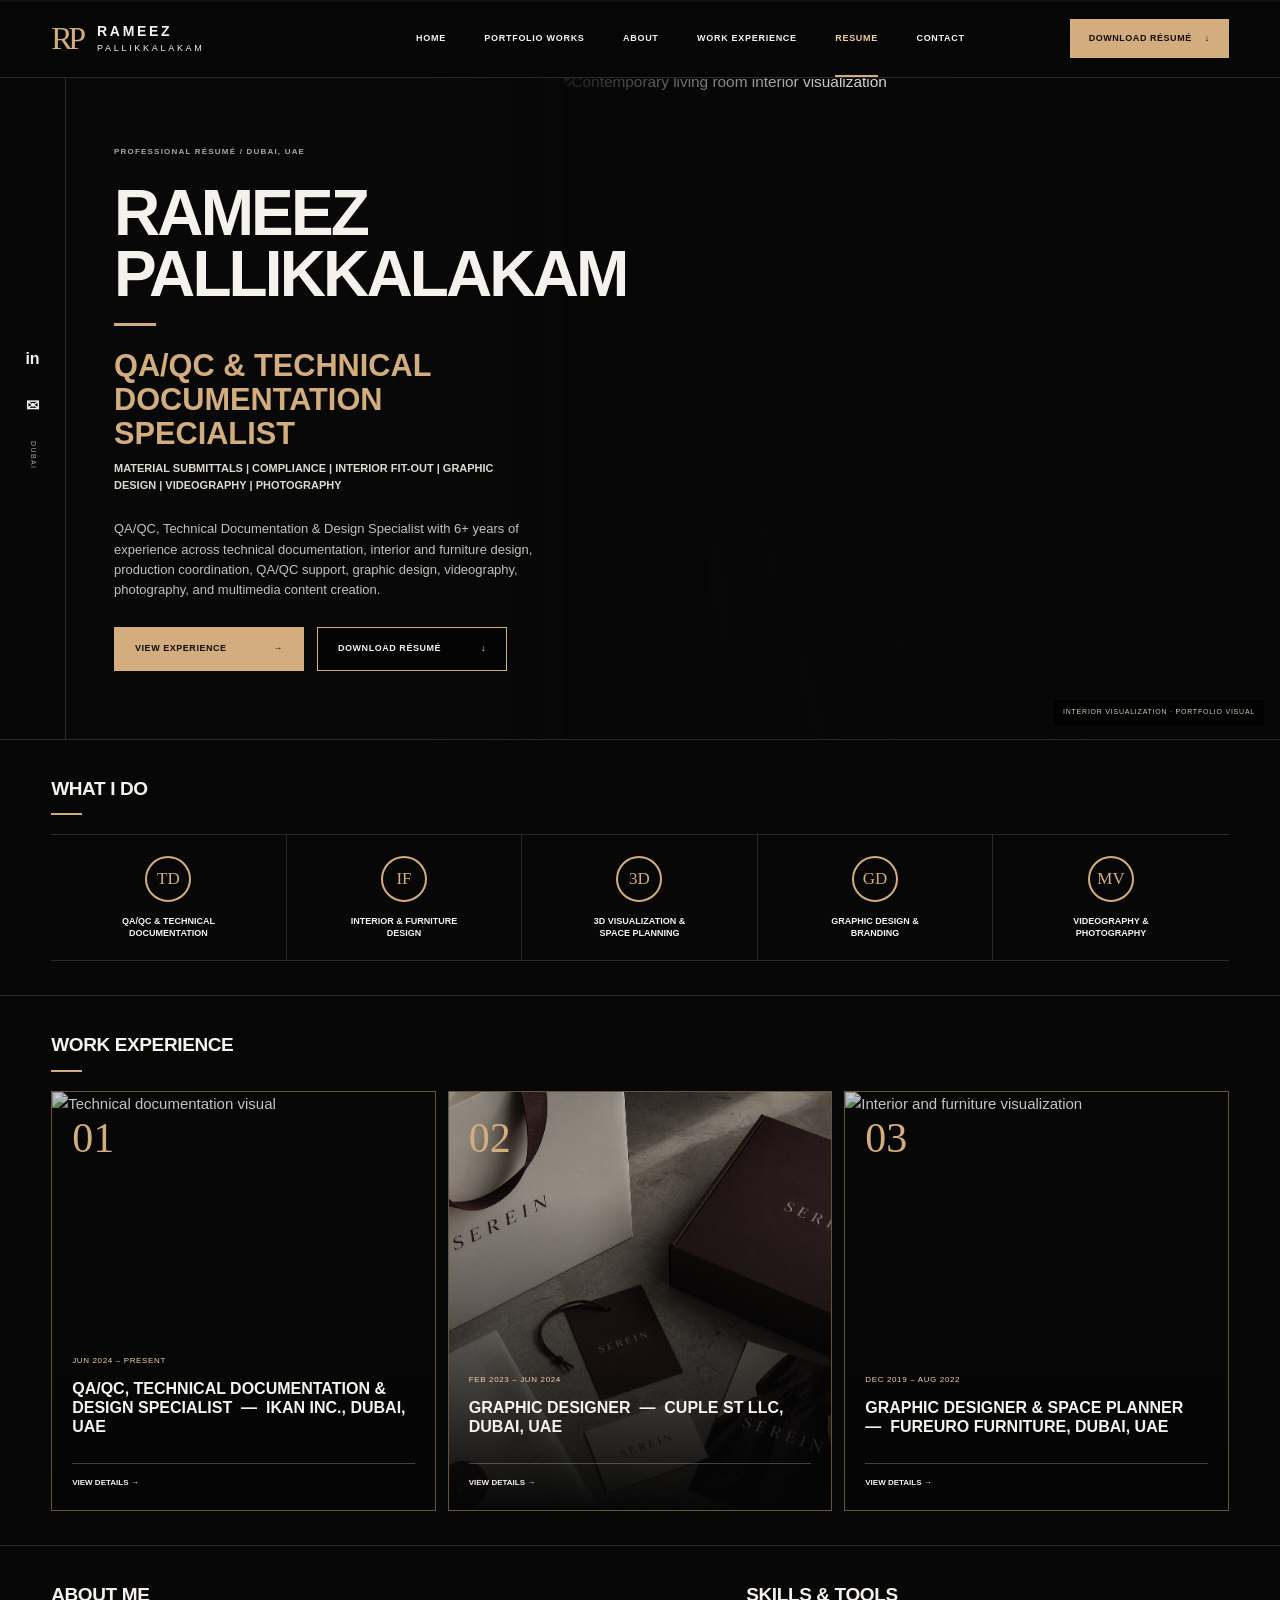
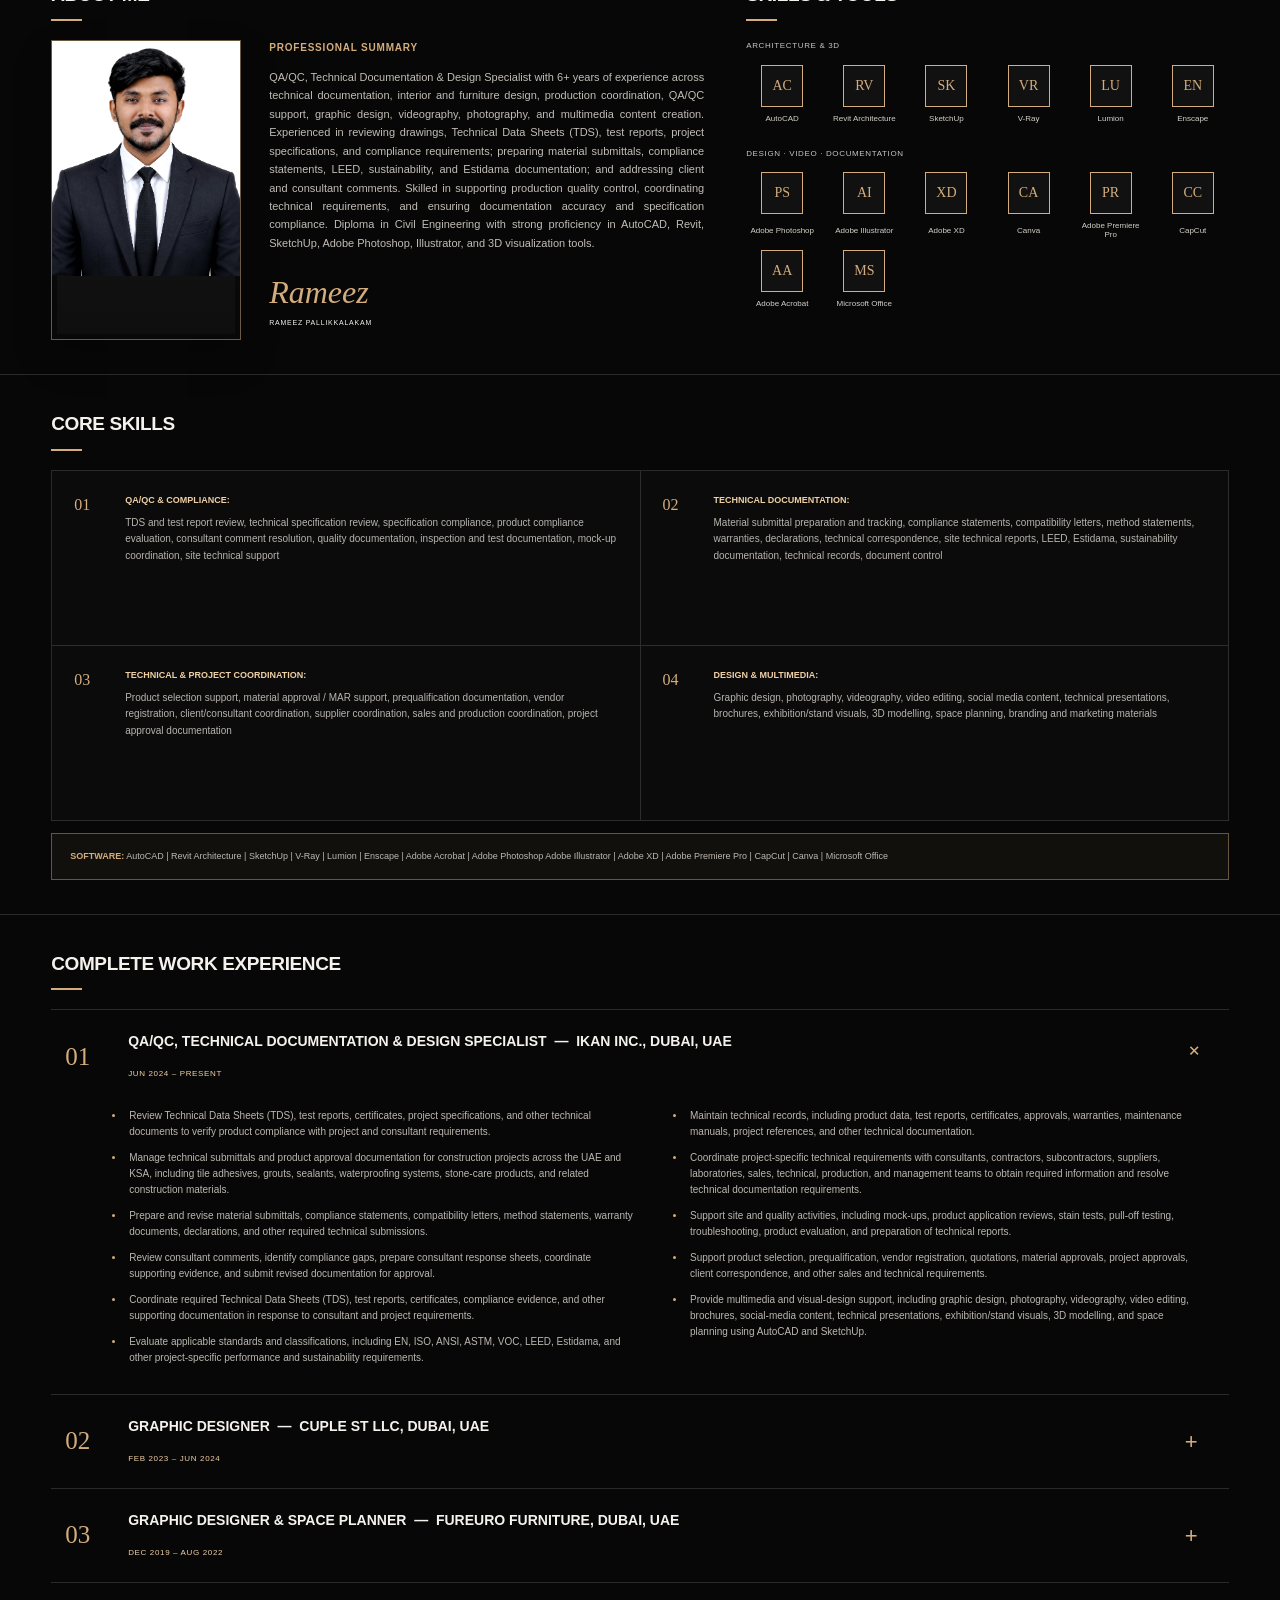
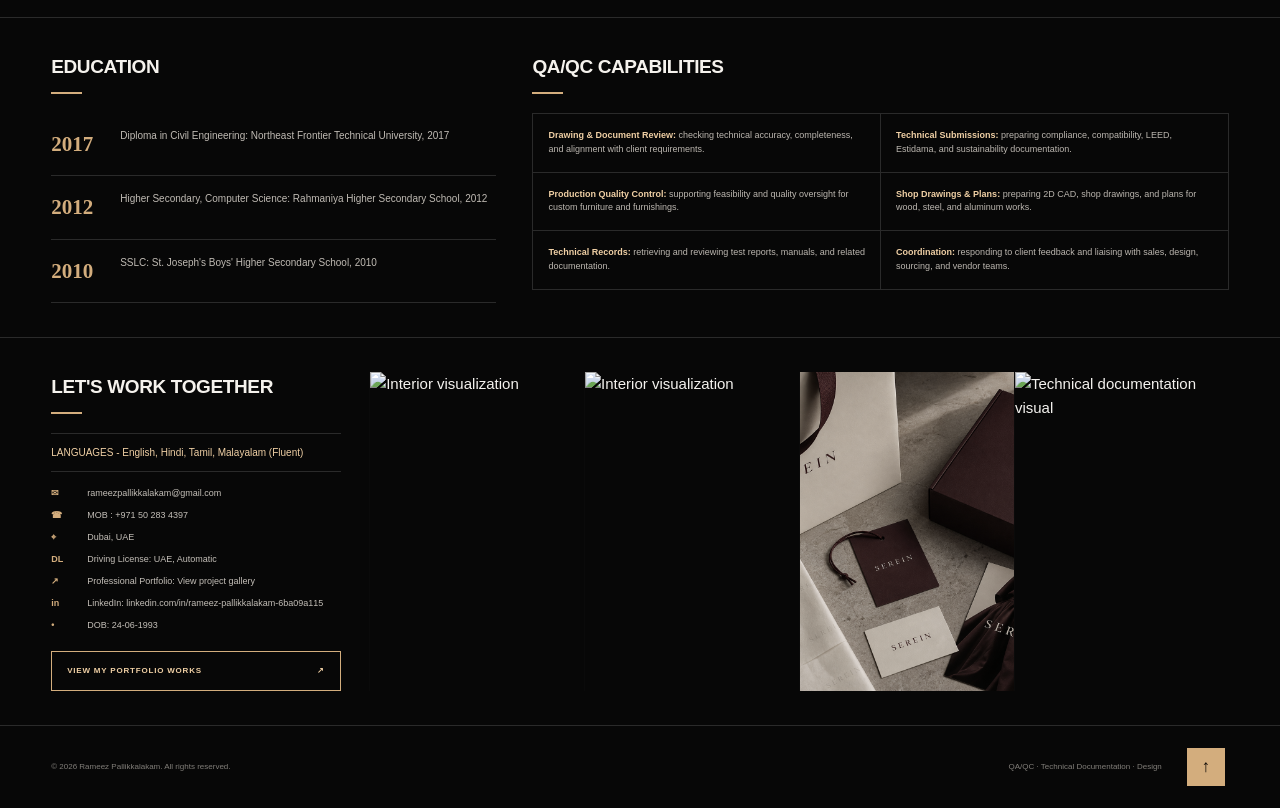
==== commit eca3d717: "Connect optimized profile photo" ====
--- a/resume.html
+++ b/resume.html
@@ -93,7 +93,7 @@
         <header class="section-heading"><h2>About Me</h2><span></span></header>
         <div class="about-inner">
           <div class="portrait-frame">
-            <img src="assets/rameez-profile.png" alt="Professional portrait of Rameez Pallikkalakam">
+            <img src="assets/rameez-profile.jpg" alt="Professional portrait of Rameez Pallikkalakam">
           </div>
           <div>
             <h3>PROFESSIONAL SUMMARY</h3>
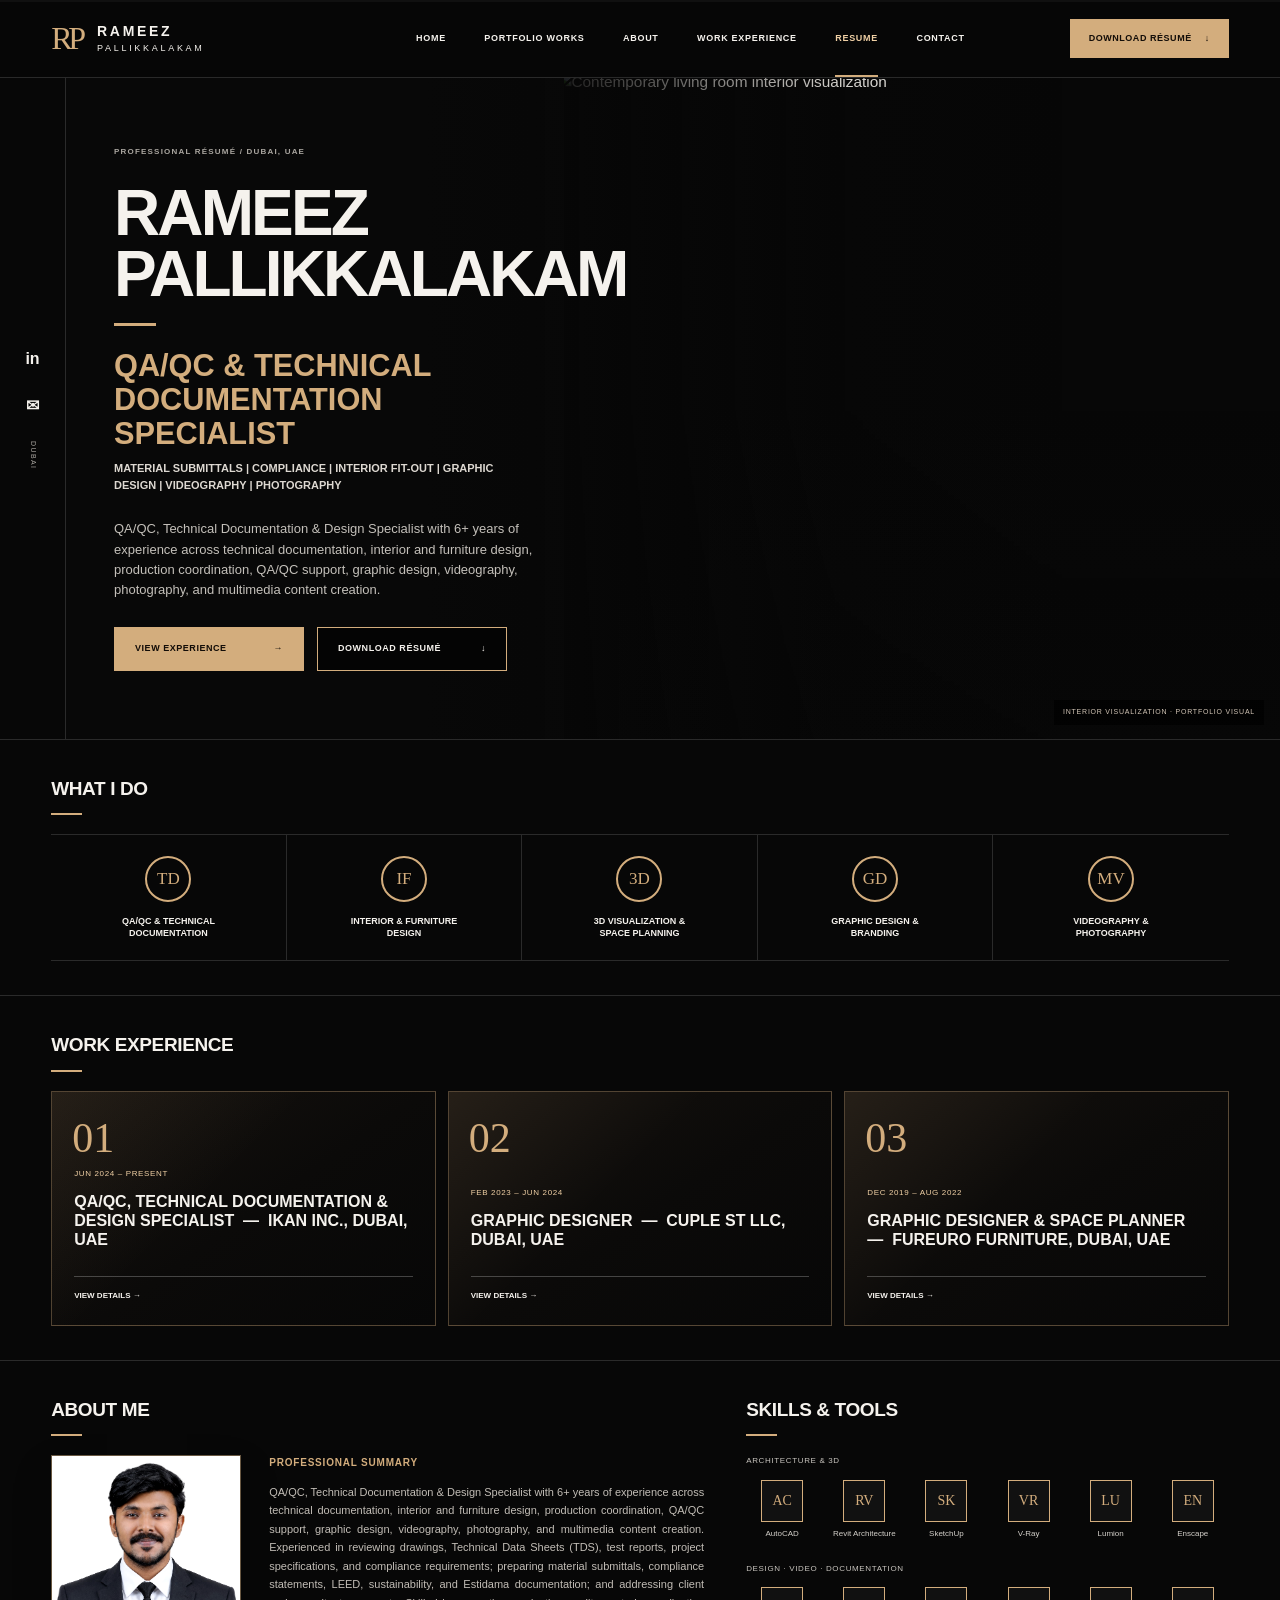
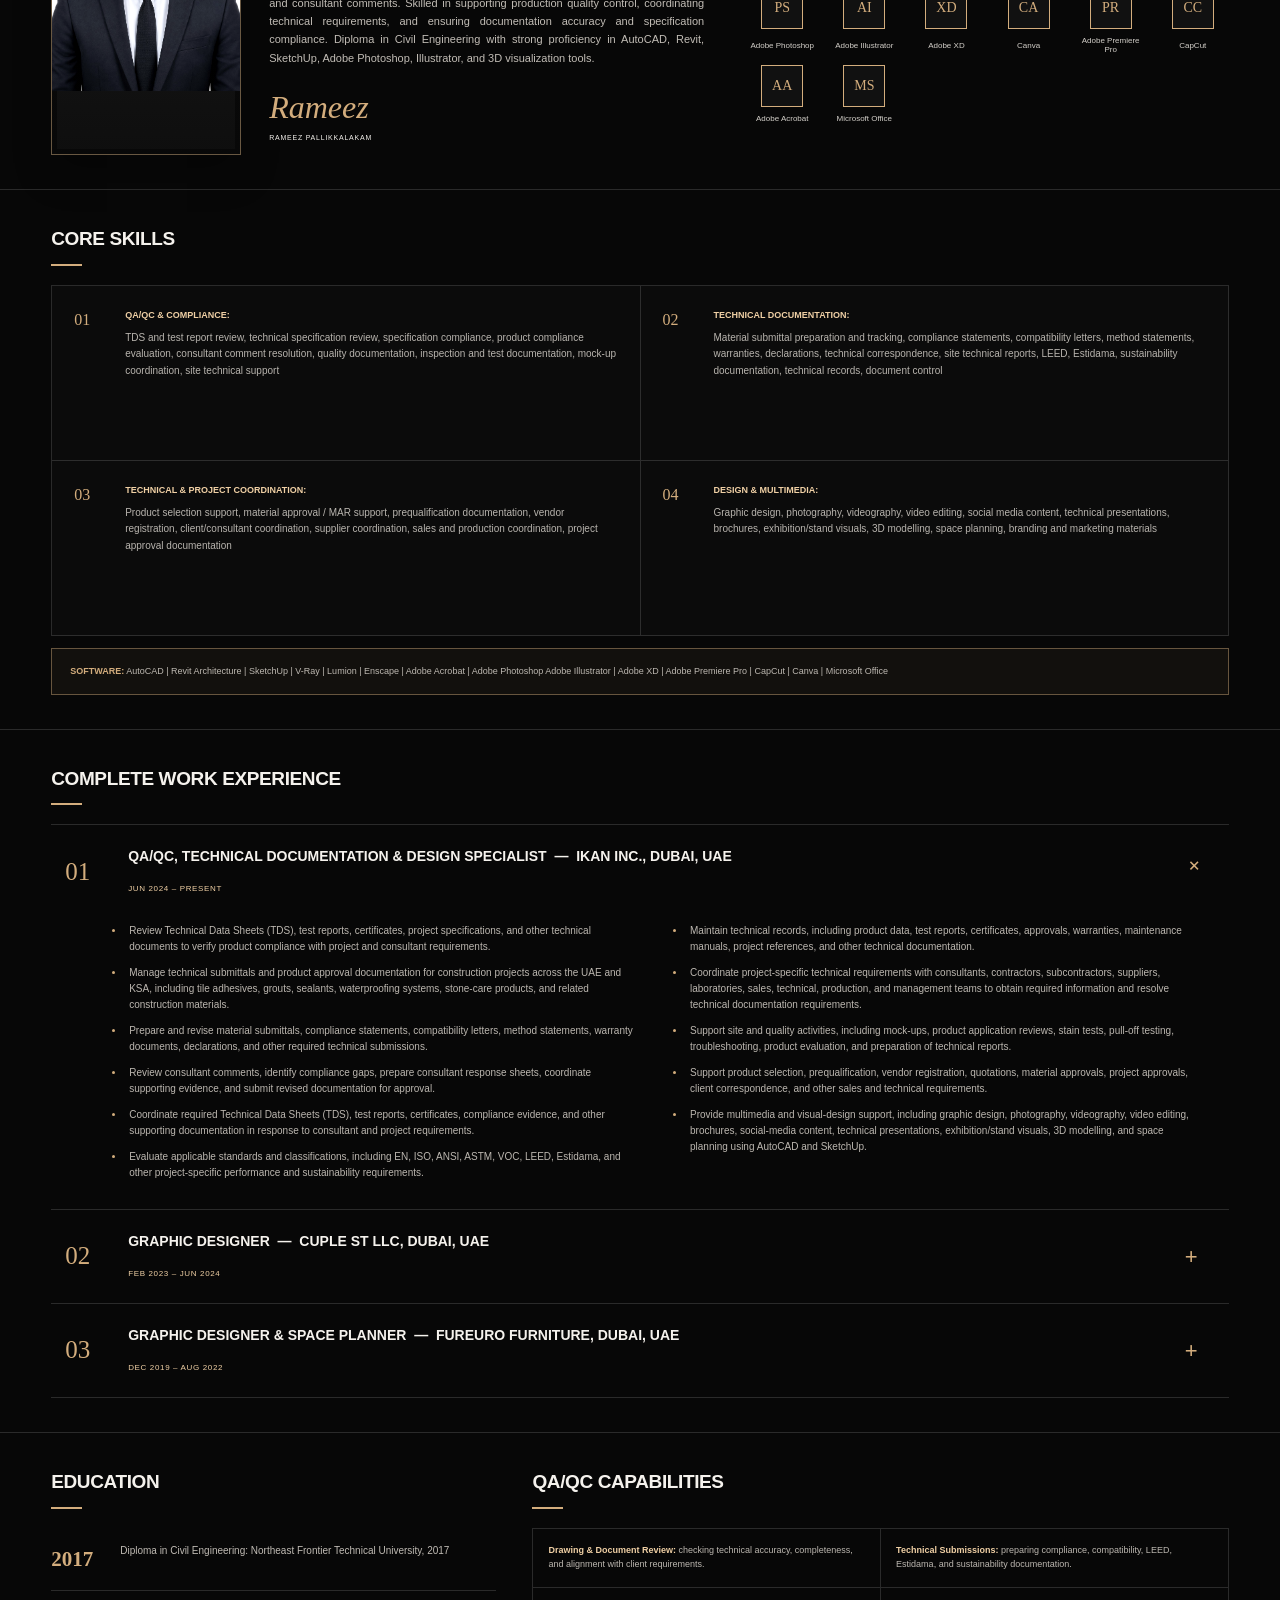
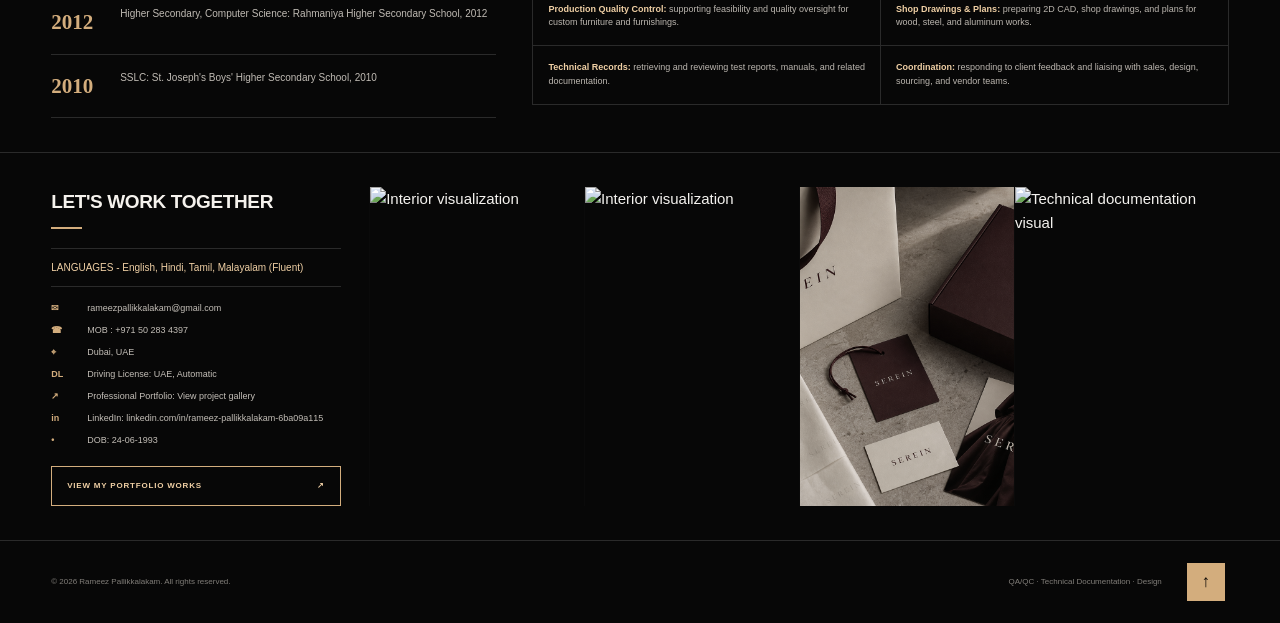
==== commit 657f657a: "Remove images from resume work experience" ====
--- a/resume.html
+++ b/resume.html
@@ -6,7 +6,7 @@
   <meta name="theme-color" content="#070707">
   <meta name="description" content="Resume and professional profile of Rameez Pallikkalakam, QA/QC & Technical Documentation Specialist.">
   <title>Resume — Rameez Pallikkalakam</title>
-  <link rel="stylesheet" href="resume-sample.css?v=2">
+  <link rel="stylesheet" href="resume-sample.css?v=3">
   <script src="resume-motion.js?v=2" defer></script>
 </head>
 <body>
@@ -71,17 +71,14 @@
       <header class="section-heading reveal"><h2 id="experience-cards-title">WORK EXPERIENCE</h2><span></span></header>
       <div class="work-card-grid">
         <a class="work-card reveal" href="#ikan-role">
-          <img src="https://custom-images.strikinglycdn.com/res/hrscywv4p/image/upload/c_limit,fl_lossy,h_9000,w_1920,f_auto,q_auto/15915785/959212_24139.jpeg" alt="Technical documentation visual">
           <span class="work-no">01</span>
           <div><small>Jun 2024 – Present</small><h3>QA/QC, Technical Documentation &amp; Design Specialist&nbsp; — &nbsp;Ikan Inc., Dubai, UAE</h3><b>View details →</b></div>
         </a>
         <a class="work-card reveal" href="#cuple-role">
-          <img src="assets/branding-serein.png" alt="Generic visual communication concept">
           <span class="work-no">02</span>
           <div><small>Feb 2023 – Jun 2024</small><h3>Graphic Designer&nbsp; — &nbsp;Cuple ST LLC, Dubai, UAE</h3><b>View details →</b></div>
         </a>
         <a class="work-card reveal" href="#fureuro-role">
-          <img src="https://custom-images.strikinglycdn.com/res/hrscywv4p/image/upload/c_limit,fl_lossy,h_9000,w_1920,f_auto,q_auto/15915785/785165_891114.jpeg" alt="Interior and furniture visualization">
           <span class="work-no">03</span>
           <div><small>Dec 2019 – Aug 2022</small><h3>Graphic Designer &amp; Space Planner&nbsp; — &nbsp;FurEuro Furniture, Dubai, UAE</h3><b>View details →</b></div>
         </a>
--- a/resume-sample.css
+++ b/resume-sample.css
@@ -70,12 +70,11 @@
 .service h3 { margin: 0; font-size: 9px; line-height: 1.35; text-transform: uppercase; }
 
 .work-card-grid { display: grid; grid-template-columns: repeat(3,1fr); gap: 12px; }
-.work-card { position: relative; min-height: 420px; overflow: hidden; border: 1px solid rgba(211,173,125,.46); text-decoration: none; }
-.work-card::after { content: ""; position: absolute; inset: 0; background: linear-gradient(0deg,rgba(5,5,5,.98) 0%,rgba(5,5,5,.54) 45%,rgba(5,5,5,.2) 75%); }
-.work-card img { width: 100%; height: 100%; object-fit: cover; filter: saturate(.65); transition: transform .55s,filter .35s; }
-.work-card:hover img { transform: scale(1.045); filter: saturate(.95); }
+.work-card { position: relative; min-height: 235px; display: flex; align-items: flex-end; overflow: hidden; padding: 28px 22px 22px; border: 1px solid rgba(211,173,125,.36); background: linear-gradient(145deg,#17130f 0%,#0b0a09 52%,#070707 100%); text-decoration: none; transition: border-color .3s,transform .3s,background .3s; }
+.work-card::after { content: ""; position: absolute; inset: 0; background: linear-gradient(135deg,rgba(211,173,125,.08),transparent 42%); pointer-events: none; }
+.work-card:hover { border-color: var(--gold); background: linear-gradient(145deg,#1d1711 0%,#0b0a09 55%,#070707 100%); transform: translateY(-3px); }
 .work-no { position: absolute; z-index: 2; left: 20px; top: 14px; color: var(--gold); font-family: var(--serif); font-size: 42px; }
-.work-card > div { position: absolute; z-index: 2; inset: auto 20px 20px; }
+.work-card > div { position: relative; z-index: 2; width: 100%; }
 .work-card small { color: var(--gold-2); font-size: 8px; letter-spacing: .08em; text-transform: uppercase; }
 .work-card h3 { margin: 10px 0 27px; font-size: 16px; line-height: 1.2; text-transform: uppercase; }
 .work-card b { display: flex; justify-content: space-between; padding-top: 13px; border-top: 1px solid rgba(255,255,255,.24); font-size: 8px; text-transform: uppercase; }
@@ -138,7 +137,7 @@
   .site-header nav { position: fixed; inset: var(--header) 0 0; display: none; align-content: start; justify-items: start; padding: 35px var(--pad); background: #080808; }.site-header nav.open { display: grid; }.site-header nav a { height: auto; padding: 10px 0; font-size: 25px; }.header-cta { display: none; }
   .hero { grid-template-columns: 46px 1fr; }.hero-copy { grid-column: 2; grid-row: 1; padding: 60px 30px; }.hero-image { grid-column: 2; min-height: 440px; }.social-rail { grid-row: 1 / 3; }
   .service-grid { grid-template-columns: repeat(2,1fr); }.service:nth-child(2n) { border-right: 0; }.service:last-child { grid-column: 1/-1; border-top: 1px solid var(--line); }
-  .work-card-grid { grid-template-columns: 1fr; }.work-card { min-height: 360px; }
+  .work-card-grid { grid-template-columns: 1fr; }.work-card { min-height: 210px; }
   .about-tools,.education-capabilities { grid-template-columns: 1fr; }
   .contact { grid-template-columns: 1fr; }.contact-gallery { min-height: 280px; }
 }
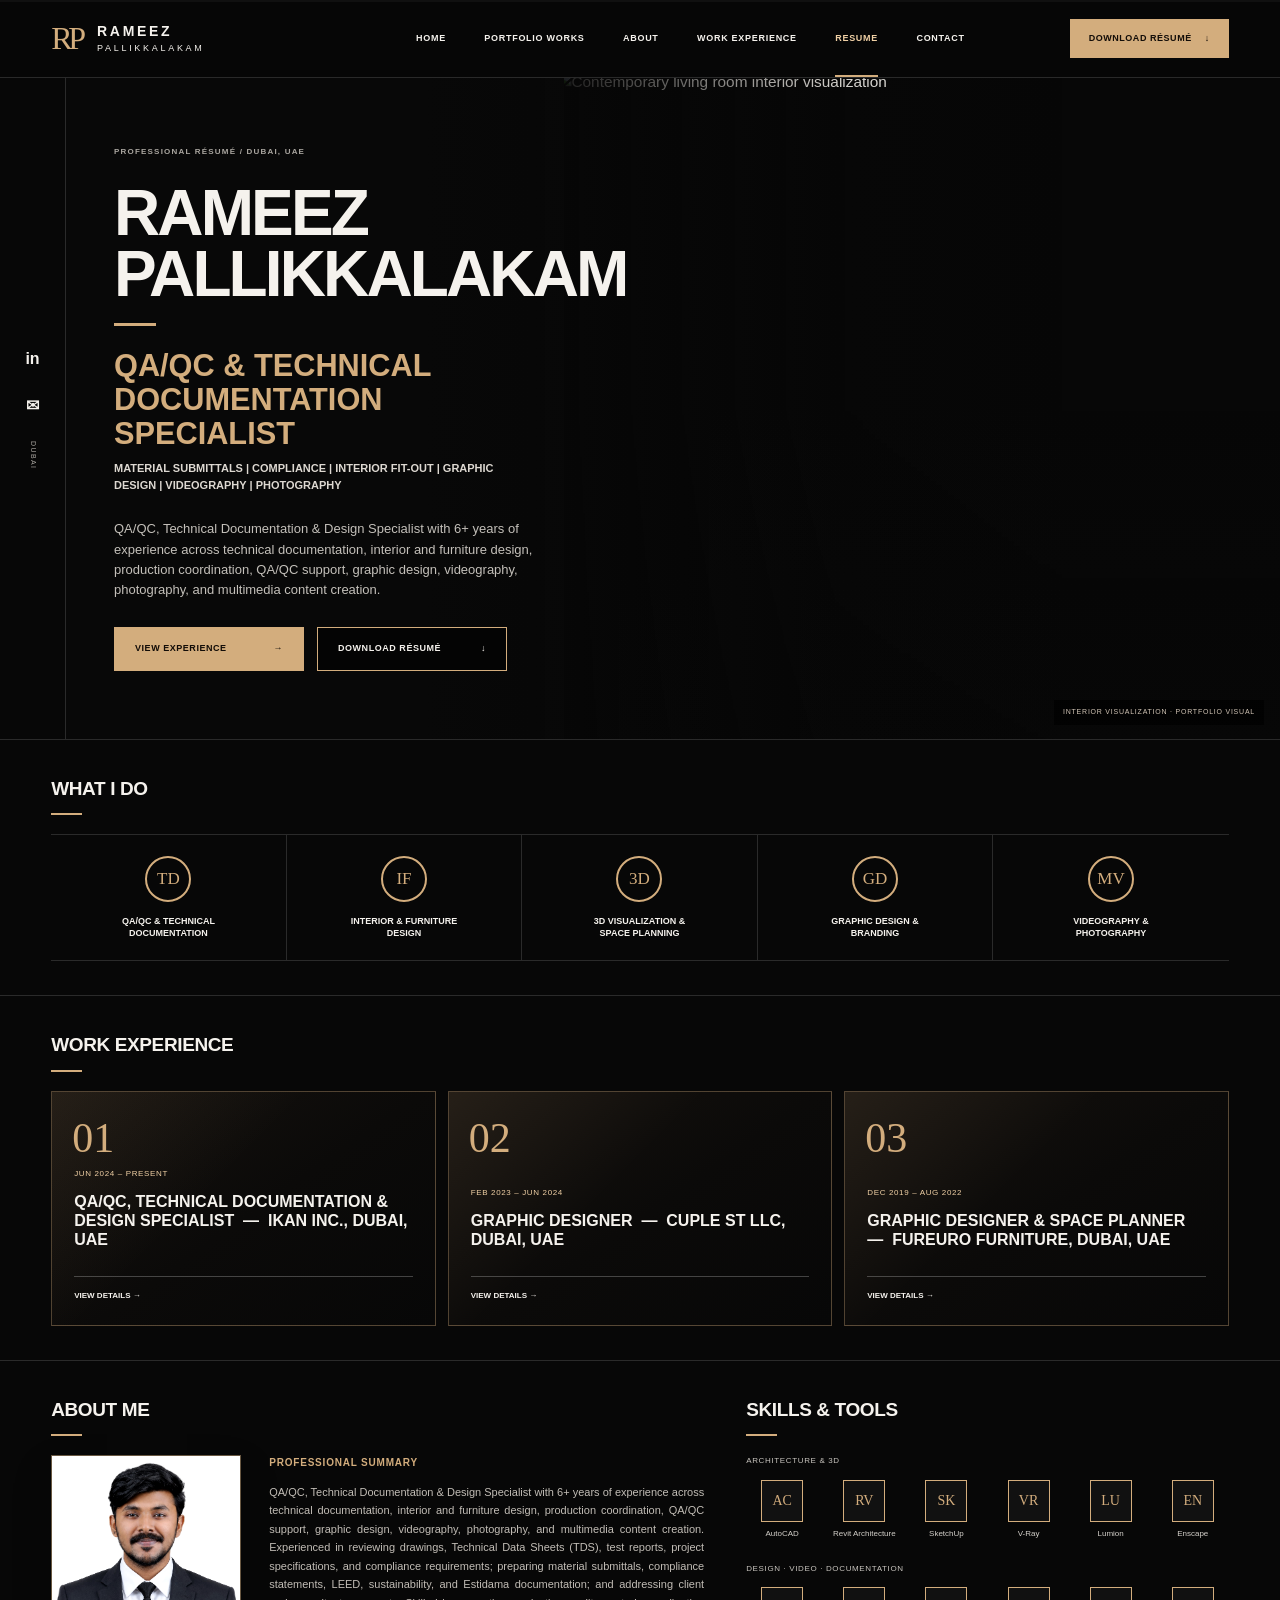
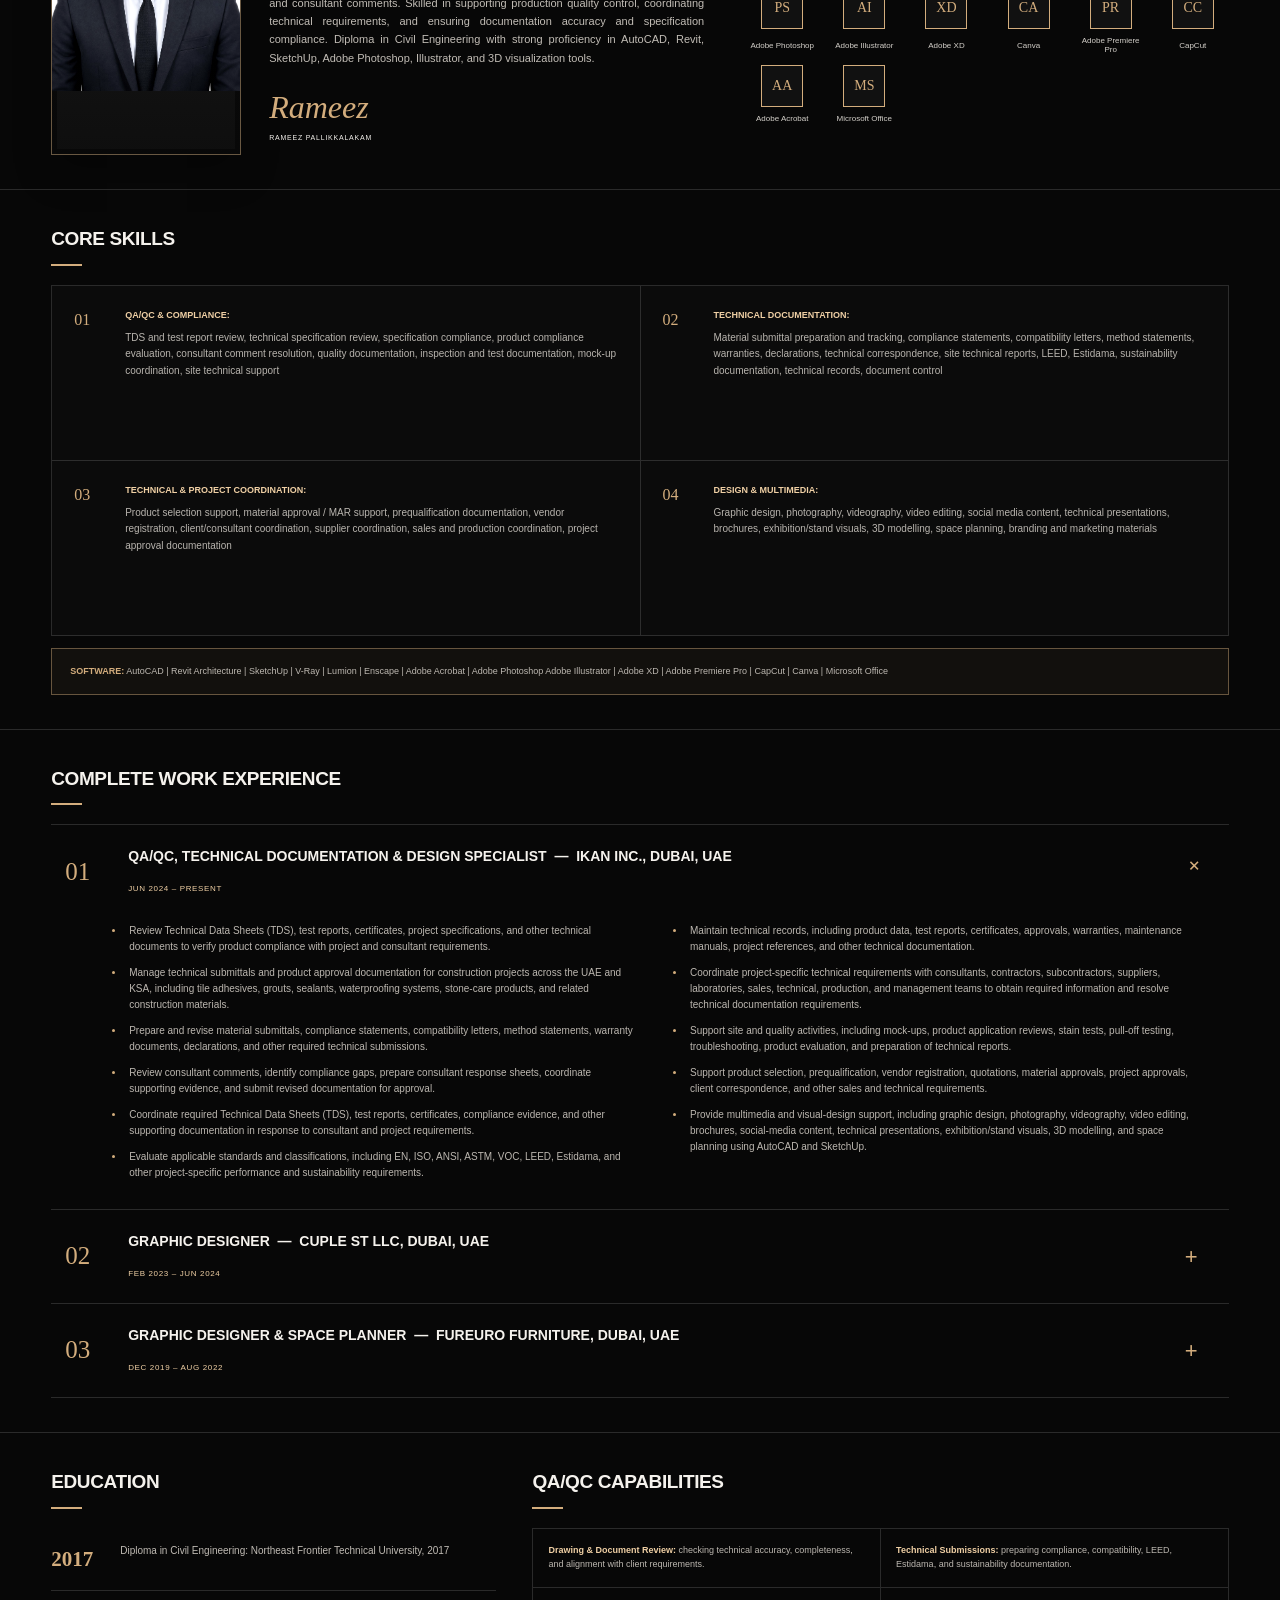
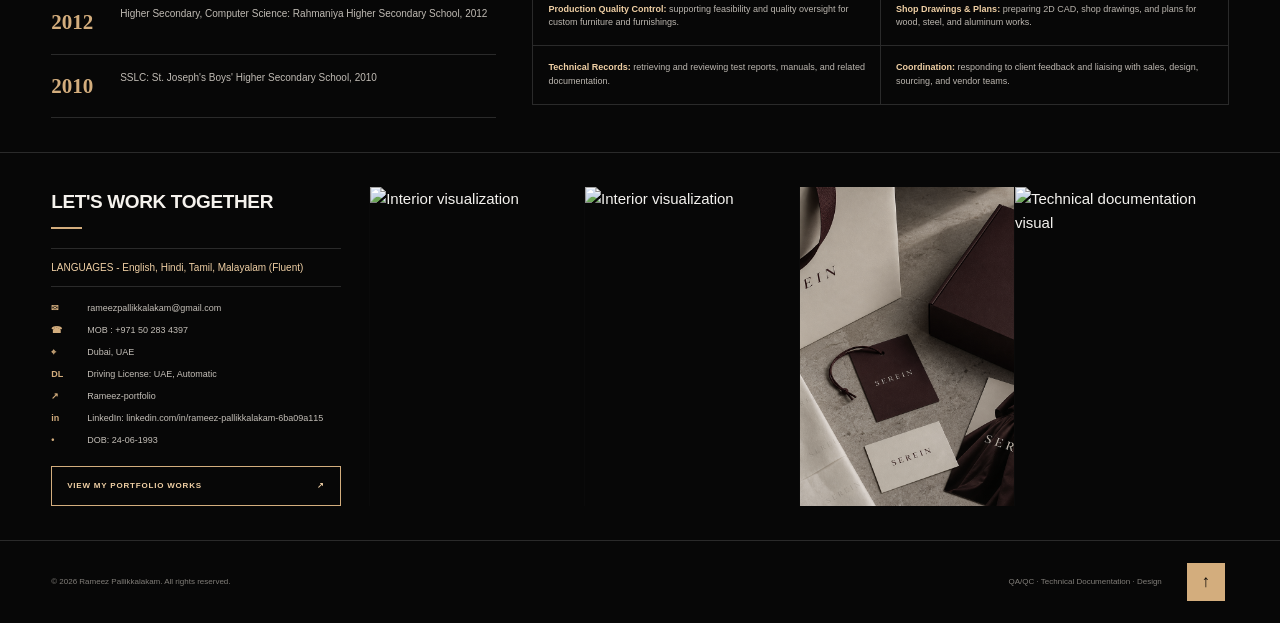
==== commit b3facebd: "Show clean portfolio link name in resume" ====
--- a/resume.html
+++ b/resume.html
@@ -198,7 +198,7 @@
           <li><span>☎</span><a href="tel:+971502834397">MOB : +971 50 283 4397</a></li>
           <li><span>⌖</span>Dubai, UAE</li>
           <li><span>DL</span>Driving License: UAE, Automatic</li>
-          <li><span>↗</span><a href="work.html">Professional Portfolio: View project gallery</a></li>
+          <li><span>↗</span><a href="https://rameezp007-ctrl.github.io/Rmzportfolio/" target="_blank" rel="noopener">Rameez-portfolio</a></li>
           <li><span>in</span><a href="https://linkedin.com/in/rameez-pallikkalakam-6ba09a115">LinkedIn: linkedin.com/in/rameez-pallikkalakam-6ba09a115</a></li>
           <li><span>•</span>DOB: 24-06-1993</li>
         </ul>
